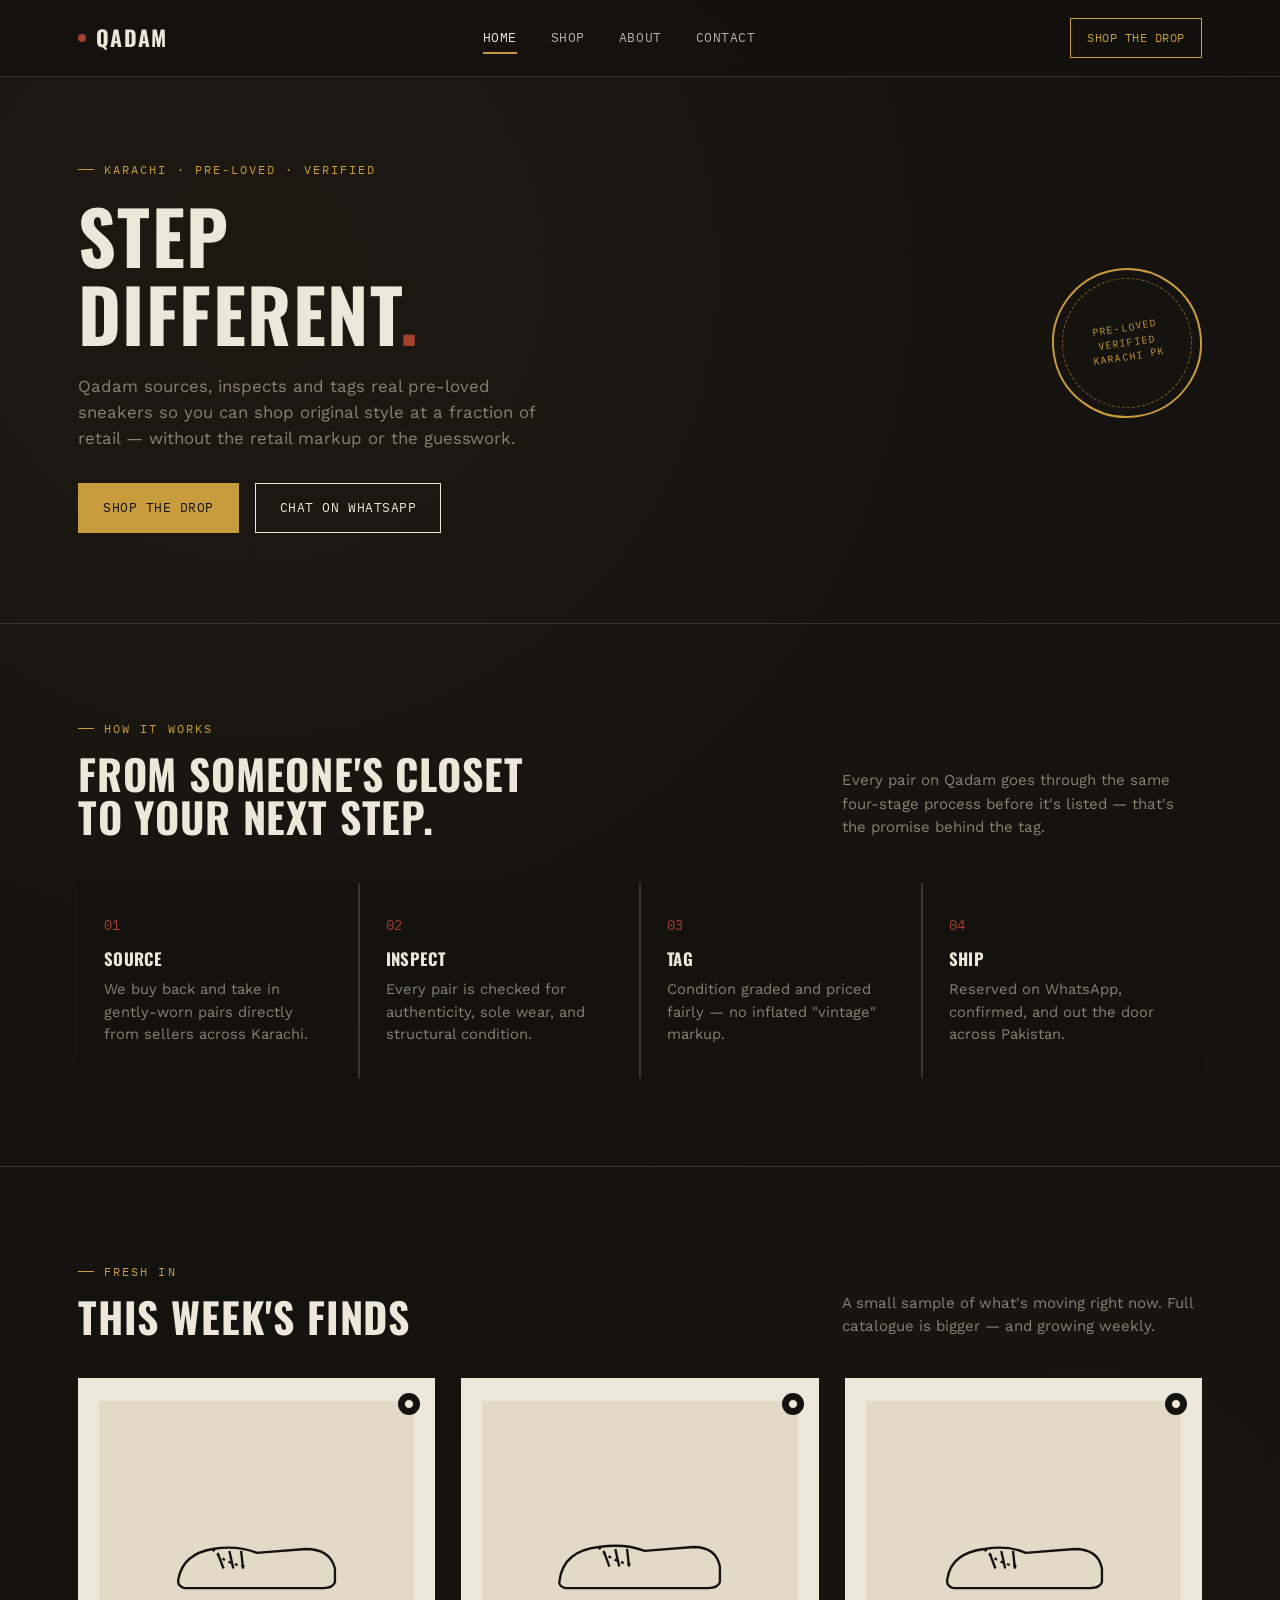
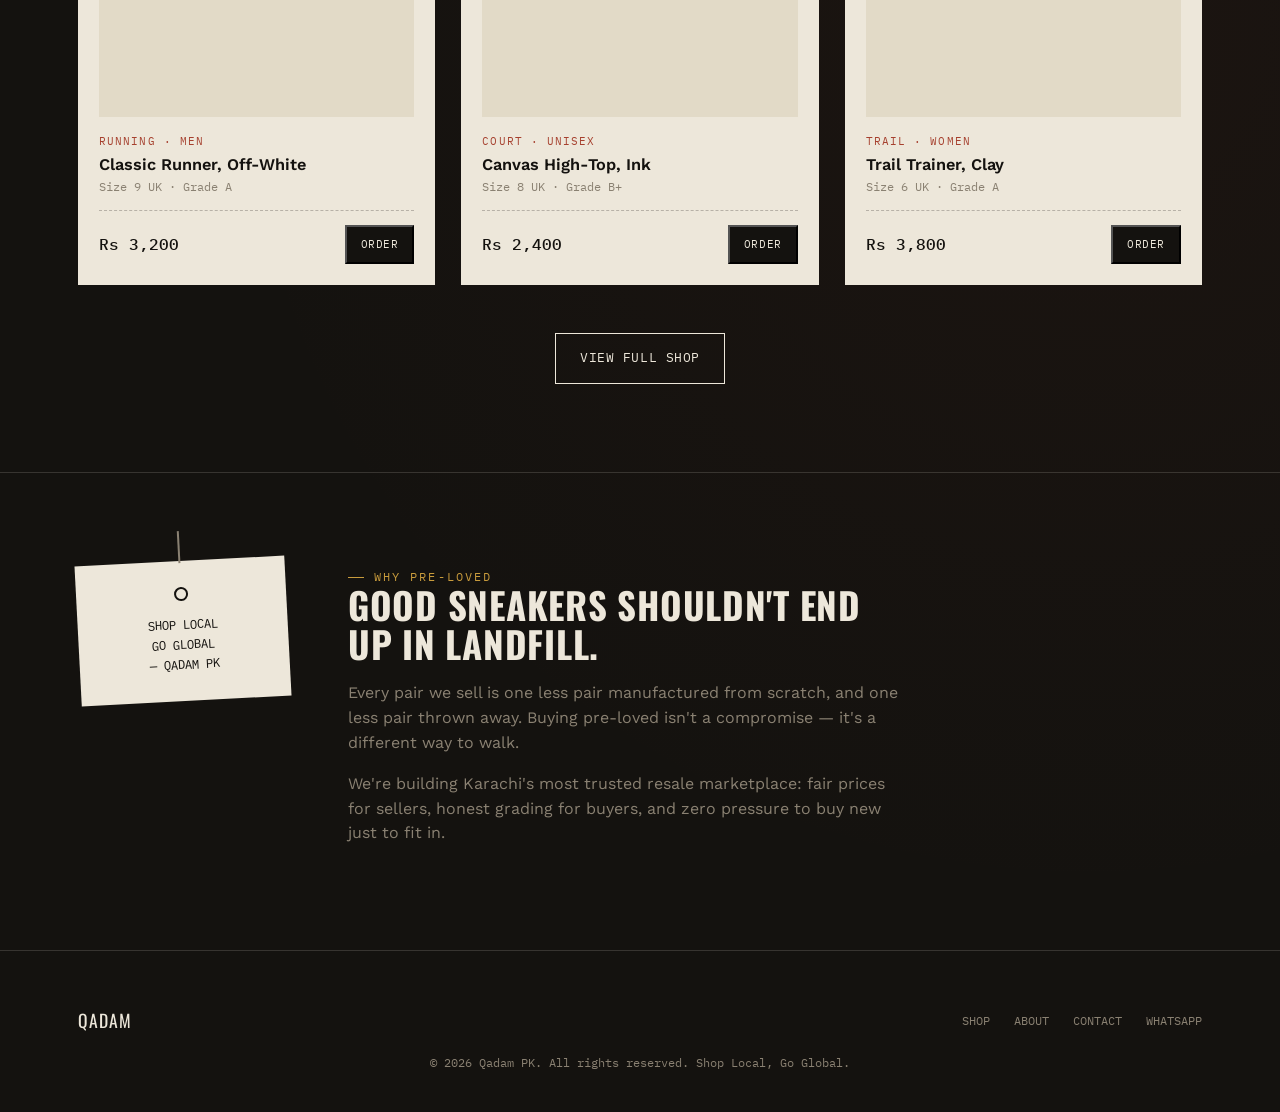
==== index.html @ 9a7568d5 "Add files via upload" ====
<!DOCTYPE html>
<html lang="en">
<head>
<meta charset="UTF-8">
<meta name="viewport" content="width=device-width, initial-scale=1.0">
<title>QADAM — Step Different</title>
<meta name="description" content="Qadam is Karachi's pre-loved sneaker marketplace. Every pair inspected, tagged and verified before it ships. Shop local, step different.">
<link rel="stylesheet" href="styles.css">
</head>
<body>

<nav class="site-nav">
  <div class="wrap">
    <a href="index.html" class="logo"><span class="dot"></span>QADAM</a>
    <ul class="nav-links">
      <li><a href="index.html" class="active">Home</a></li>
      <li><a href="shop.html">Shop</a></li>
      <li><a href="about.html">About</a></li>
      <li><a href="contact.html">Contact</a></li>
    </ul>
    <a href="shop.html" class="nav-cta">Shop the Drop</a>
    <button class="nav-toggle" aria-label="Toggle menu"><span></span><span></span><span></span></button>
  </div>
</nav>

<header class="hero">
  <div class="wrap">
    <div class="hero-copy">
      <span class="eyebrow">Karachi · Pre-Loved · Verified</span>
      <h1>Step<br>Different<span class="accent">.</span></h1>
      <p>Qadam sources, inspects and tags real pre-loved sneakers so you can shop original style at a fraction of retail — without the retail markup or the guesswork.</p>
      <div class="btn-row">
        <a href="shop.html" class="btn btn-primary">Shop the Drop</a>
        <a href="#" class="btn btn-ghost" data-whatsapp>Chat on WhatsApp</a>
      </div>
    </div>
    <div class="stamp">
      <span>Pre-Loved<br>Verified<br>Karachi PK</span>
    </div>
  </div>
</header>

<section class="process">
  <div class="wrap">
    <div class="section-head">
      <div>
        <span class="eyebrow">How it works</span>
        <h2>From someone's closet<br>to your next step.</h2>
      </div>
      <p>Every pair on Qadam goes through the same four-stage process before it's listed — that's the promise behind the tag.</p>
    </div>
    <div class="process-grid">
      <div class="process-step">
        <span class="num">01</span>
        <h3>Source</h3>
        <p>We buy back and take in gently-worn pairs directly from sellers across Karachi.</p>
      </div>
      <div class="process-step">
        <span class="num">02</span>
        <h3>Inspect</h3>
        <p>Every pair is checked for authenticity, sole wear, and structural condition.</p>
      </div>
      <div class="process-step">
        <span class="num">03</span>
        <h3>Tag</h3>
        <p>Condition graded and priced fairly — no inflated "vintage" markup.</p>
      </div>
      <div class="process-step">
        <span class="num">04</span>
        <h3>Ship</h3>
        <p>Reserved on WhatsApp, confirmed, and out the door across Pakistan.</p>
      </div>
    </div>
  </div>
</section>

<section class="shop-section">
  <div class="wrap">
    <div class="section-head">
      <div>
        <span class="eyebrow">Fresh in</span>
        <h2>This week's finds</h2>
      </div>
      <p>A small sample of what's moving right now. Full catalogue is bigger — and growing weekly.</p>
    </div>
    <div class="product-grid" style="margin-top:40px;">

      <div class="card">
        <div class="tag-hole"></div>
        <div class="card-media">
          <svg viewBox="0 0 200 100" fill="none" stroke="#14120F" stroke-width="2.4">
            <path d="M20 70 Q25 45 55 40 Q80 36 100 44 L150 40 Q175 40 180 60 L180 74 Q178 80 168 80 L26 80 Q18 78 20 70 Z"/>
            <path d="M55 40 Q65 55 90 58" stroke-dasharray="3 4"/>
            <line x1="60" y1="44" x2="66" y2="60"/>
            <line x1="72" y1="42" x2="76" y2="60"/>
            <line x1="84" y1="42" x2="86" y2="60"/>
          </svg>
        </div>
        <span class="cat">Running · Men</span>
        <h3>Classic Runner, Off-White</h3>
        <div class="meta">Size 9 UK · Grade A</div>
        <div class="price-row">
          <span class="price">Rs 3,200</span>
          <button class="order-btn" data-order="Classic Runner, Off-White (Size 9 UK)" data-price="Rs 3,200">Order</button>
        </div>
      </div>

      <div class="card">
        <div class="tag-hole"></div>
        <div class="card-media">
          <svg viewBox="0 0 200 100" fill="none" stroke="#14120F" stroke-width="2.4">
            <path d="M18 72 Q22 42 58 38 Q85 34 105 42 L155 38 Q178 38 182 58 L182 74 Q180 80 170 80 L24 80 Q16 78 18 72 Z"/>
            <path d="M58 38 Q68 52 92 56" stroke-dasharray="3 4"/>
            <line x1="63" y1="42" x2="69" y2="58"/>
            <line x1="75" y1="40" x2="79" y2="58"/>
            <line x1="87" y1="40" x2="89" y2="58"/>
          </svg>
        </div>
        <span class="cat">Court · Unisex</span>
        <h3>Canvas High-Top, Ink</h3>
        <div class="meta">Size 8 UK · Grade B+</div>
        <div class="price-row">
          <span class="price">Rs 2,400</span>
          <button class="order-btn" data-order="Canvas High-Top, Ink (Size 8 UK)" data-price="Rs 2,400">Order</button>
        </div>
      </div>

      <div class="card">
        <div class="tag-hole"></div>
        <div class="card-media">
          <svg viewBox="0 0 200 100" fill="none" stroke="#14120F" stroke-width="2.4">
            <path d="M22 70 Q26 44 60 40 Q84 36 102 44 L152 40 Q176 40 180 60 L180 74 Q178 80 168 80 L28 80 Q20 78 22 70 Z"/>
            <path d="M60 40 Q70 54 94 58" stroke-dasharray="3 4"/>
            <line x1="65" y1="44" x2="71" y2="60"/>
            <line x1="77" y1="42" x2="81" y2="60"/>
            <line x1="89" y1="42" x2="91" y2="60"/>
          </svg>
        </div>
        <span class="cat">Trail · Women</span>
        <h3>Trail Trainer, Clay</h3>
        <div class="meta">Size 6 UK · Grade A</div>
        <div class="price-row">
          <span class="price">Rs 3,800</span>
          <button class="order-btn" data-order="Trail Trainer, Clay (Size 6 UK)" data-price="Rs 3,800">Order</button>
        </div>
      </div>

    </div>
    <div style="text-align:center; margin-top:48px;">
      <a href="shop.html" class="btn btn-ghost">View Full Shop</a>
    </div>
  </div>
</section>

<section class="ethos">
  <div class="wrap">
    <div class="ethos-tag">
      <div class="hole"></div>
      <p>SHOP LOCAL<br>GO GLOBAL<br>— QADAM PK</p>
    </div>
    <div class="ethos-copy">
      <span class="eyebrow">Why pre-loved</span>
      <h2>Good sneakers shouldn't end up in landfill.</h2>
      <p>Every pair we sell is one less pair manufactured from scratch, and one less pair thrown away. Buying pre-loved isn't a compromise — it's a different way to walk.</p>
      <p>We're building Karachi's most trusted resale marketplace: fair prices for sellers, honest grading for buyers, and zero pressure to buy new just to fit in.</p>
    </div>
  </div>
</section>

<footer>
  <div class="wrap">
    <div class="foot-brand">QADAM</div>
    <ul class="foot-links">
      <li><a href="shop.html">Shop</a></li>
      <li><a href="about.html">About</a></li>
      <li><a href="contact.html">Contact</a></li>
      <li><a href="#" data-whatsapp>WhatsApp</a></li>
    </ul>
  </div>
  <p class="foot-copy">© 2026 Qadam PK. All rights reserved. Shop Local, Go Global.</p>
</footer>

<script src="script.js"></script>
</body>
</html>
---- styles.css ----
/* ============================================================
   QADAM — "Step Different"
   Design language: authentication stamps + shoebox shipping tags.
   Every pre-loved pair gets inspected, tagged, and stamped before
   it ships — the site borrows that vocabulary directly.
   ============================================================ */

@import url('https://fonts.googleapis.com/css2?family=Oswald:wght@500;600;700&family=Work+Sans:wght@400;500;600&family=IBM+Plex+Mono:wght@400;500&display=swap');

:root{
  --ink:      #14120F;
  --ink-2:    #1D1A15;
  --paper:    #EDE7DA;
  --paper-2:  #E2DAC7;
  --ochre:    #C89B3C;
  --rust:     #A6402E;
  --slate:    #8A8172;
  --line:     rgba(237,231,218,0.16);

  --display: 'Oswald', sans-serif;
  --body:    'Work Sans', sans-serif;
  --mono:    'IBM Plex Mono', monospace;
}

*{ box-sizing:border-box; margin:0; padding:0; }

html{ scroll-behavior:smooth; }

body{
  background:var(--ink);
  color:var(--paper);
  font-family:var(--body);
  line-height:1.55;
  -webkit-font-smoothing:antialiased;
  background-image:
    radial-gradient(circle at 20% 10%, rgba(200,155,60,0.05), transparent 40%),
    radial-gradient(circle at 85% 60%, rgba(166,64,46,0.05), transparent 45%);
}

@media (prefers-reduced-motion: reduce){
  html{ scroll-behavior:auto; }
  *{ animation-duration:0.001ms !important; transition-duration:0.001ms !important; }
}

a{ color:inherit; text-decoration:none; }
img,svg{ display:block; max-width:100%; }
ul{ list-style:none; }
button{ font:inherit; cursor:pointer; }

.wrap{ max-width:1180px; margin:0 auto; padding:0 28px; }

h1,h2,h3{
  font-family:var(--display);
  text-transform:uppercase;
  letter-spacing:0.02em;
  font-weight:700;
  line-height:1.05;
}

.eyebrow{
  font-family:var(--mono);
  font-size:0.72rem;
  letter-spacing:0.18em;
  text-transform:uppercase;
  color:var(--ochre);
  display:inline-flex;
  align-items:center;
  gap:10px;
}
.eyebrow::before{
  content:'';
  width:16px; height:1px;
  background:var(--ochre);
}

/* ---------- Nav ---------- */
.site-nav{
  position:sticky; top:0; z-index:50;
  background:rgba(20,18,15,0.92);
  backdrop-filter:blur(6px);
  border-bottom:1px solid var(--line);
}
.site-nav .wrap{
  display:flex; align-items:center; justify-content:space-between;
  height:76px;
}
.logo{
  font-family:var(--display);
  font-size:1.35rem;
  font-weight:700;
  letter-spacing:0.06em;
  display:flex; align-items:center; gap:10px;
}
.logo .dot{
  width:8px; height:8px; border-radius:50%;
  background:var(--rust);
}
.nav-links{
  display:flex; gap:34px;
  font-family:var(--mono);
  font-size:0.82rem;
  letter-spacing:0.04em;
  text-transform:uppercase;
}
.nav-links a{
  position:relative; padding:4px 0;
  color:var(--paper); opacity:0.75;
  transition:opacity 0.2s;
}
.nav-links a:hover, .nav-links a.active{ opacity:1; }
.nav-links a.active::after{
  content:''; position:absolute; left:0; right:0; bottom:-4px;
  height:2px; background:var(--ochre);
}
.nav-cta{
  font-family:var(--mono); font-size:0.78rem; letter-spacing:0.04em;
  border:1px solid var(--ochre); color:var(--ochre);
  padding:9px 16px; text-transform:uppercase;
  transition:background 0.2s, color 0.2s;
}
.nav-cta:hover{ background:var(--ochre); color:var(--ink); }
.nav-toggle{
  display:none; background:none; border:none; color:var(--paper);
  flex-direction:column; gap:5px; width:28px;
}
.nav-toggle span{ height:2px; background:var(--paper); width:100%; }

@media (max-width:820px){
  .nav-links{
    position:absolute; top:76px; left:0; right:0;
    background:var(--ink); flex-direction:column; gap:0;
    border-bottom:1px solid var(--line);
    max-height:0; overflow:hidden; transition:max-height 0.25s ease;
  }
  .nav-links.open{ max-height:320px; }
  .nav-links a{ padding:16px 28px; width:100%; opacity:1; }
  .nav-links a.active::after{ display:none; }
  .nav-links a.active{ color:var(--ochre); }
  .nav-cta{ display:none; }
  .nav-toggle{ display:flex; }
}

/* ---------- Stamp badge ---------- */
.stamp{
  width:150px; height:150px; border-radius:50%;
  border:2px solid var(--ochre);
  display:flex; align-items:center; justify-content:center;
  text-align:center;
  transform:rotate(-9deg);
  position:relative;
  flex-shrink:0;
}
.stamp::before{
  content:''; position:absolute; inset:8px;
  border:1px dashed var(--ochre); border-radius:50%;
  opacity:0.6;
}
.stamp span{
  font-family:var(--mono); font-size:0.62rem;
  letter-spacing:0.12em; text-transform:uppercase;
  color:var(--ochre); line-height:1.5;
}

/* ---------- Hero ---------- */
.hero{
  padding:76px 0 90px;
  border-bottom:1px solid var(--line);
}
.hero .wrap{
  display:flex; align-items:center; justify-content:space-between; gap:50px;
}
.hero-copy{ max-width:640px; }
.hero h1{
  font-size:clamp(2.6rem, 6vw, 4.6rem);
  margin:18px 0 22px;
}
.hero h1 .accent{ color:var(--rust); }
.hero p{
  font-size:1.05rem; color:var(--slate); max-width:480px; margin-bottom:32px;
}
.btn-row{ display:flex; gap:16px; flex-wrap:wrap; }

.btn{
  display:inline-flex; align-items:center; gap:8px;
  font-family:var(--mono); font-size:0.82rem; letter-spacing:0.04em;
  text-transform:uppercase; padding:14px 24px;
  border:1px solid var(--paper); transition:all 0.2s;
}
.btn-primary{ background:var(--ochre); border-color:var(--ochre); color:var(--ink); }
.btn-primary:hover{ background:transparent; color:var(--ochre); }
.btn-ghost{ color:var(--paper); }
.btn-ghost:hover{ border-color:var(--ochre); color:var(--ochre); }

@media (max-width:900px){
  .hero .wrap{ flex-direction:column; text-align:center; }
  .hero-copy{ max-width:100%; }
  .hero p{ margin-left:auto; margin-right:auto; }
  .btn-row{ justify-content:center; }
}

/* ---------- Stitched divider ---------- */
.stitch{
  height:1px;
  background-image:repeating-linear-gradient(90deg, var(--slate) 0 8px, transparent 8px 16px);
  opacity:0.4;
}

/* ---------- Process (numbered — real sequence) ---------- */
.process{ padding:88px 0; border-bottom:1px solid var(--line); }
.process-grid{
  display:grid; grid-template-columns:repeat(4,1fr); gap:2px;
  margin-top:44px; background:var(--line);
}
.process-step{
  background:var(--ink); padding:32px 26px;
}
.process-step .num{
  font-family:var(--mono); color:var(--rust); font-size:0.85rem; margin-bottom:14px; display:block;
}
.process-step h3{ font-size:1.05rem; margin-bottom:10px; }
.process-step p{ color:var(--slate); font-size:0.92rem; }
@media (max-width:900px){ .process-grid{ grid-template-columns:1fr 1fr; } }
@media (max-width:560px){ .process-grid{ grid-template-columns:1fr; } }

/* ---------- Section headers ---------- */
.section-head{
  display:flex; justify-content:space-between; align-items:flex-end;
  gap:24px; flex-wrap:wrap;
}
.section-head h2{ font-size:clamp(1.8rem,3.5vw,2.6rem); margin-top:14px; }
.section-head p{ color:var(--slate); max-width:360px; font-size:0.94rem; }

/* ---------- Product grid / shoebox labels ---------- */
.shop-section{ padding:88px 0; }
.filter-tabs{
  display:flex; gap:10px; margin:40px 0 36px; flex-wrap:wrap;
}
.filter-tabs button{
  font-family:var(--mono); font-size:0.76rem; text-transform:uppercase;
  letter-spacing:0.05em; padding:9px 18px;
  border:1px solid var(--line); background:transparent; color:var(--slate);
  transition:all 0.2s;
}
.filter-tabs button:hover{ color:var(--paper); border-color:var(--slate); }
.filter-tabs button.active{ color:var(--ink); background:var(--paper); border-color:var(--paper); }

.product-grid{
  display:grid; grid-template-columns:repeat(3,1fr); gap:26px;
}
@media (max-width:900px){ .product-grid{ grid-template-columns:repeat(2,1fr); } }
@media (max-width:600px){ .product-grid{ grid-template-columns:1fr; } }

.card{
  background:var(--paper); color:var(--ink);
  position:relative; padding:22px 20px 20px;
  border:1px solid transparent;
  transition:transform 0.2s;
}
.card:hover{ transform:translateY(-4px); }
.card::before{
  content:''; position:absolute; top:14px; right:14px;
  width:22px; height:22px; border-radius:50%;
  background:var(--ink);
}
.card .tag-hole{
  position:absolute; top:20px; right:20px;
  width:10px; height:10px; border-radius:50%;
  background:var(--paper);
  border:1px solid var(--ink);
}
.card-media{
  aspect-ratio:1/1; background:var(--paper-2);
  display:flex; align-items:center; justify-content:center;
  margin-bottom:16px; overflow:hidden;
}
.card-media svg{ width:62%; height:62%; }
.card .cat{
  font-family:var(--mono); font-size:0.68rem; letter-spacing:0.1em;
  text-transform:uppercase; color:var(--rust); margin-bottom:6px; display:block;
}
.card h3{
  font-family:var(--body); font-weight:600; text-transform:none;
  font-size:1.02rem; letter-spacing:0; margin-bottom:4px;
}
.card .meta{
  font-family:var(--mono); font-size:0.78rem; color:var(--slate); margin-bottom:14px;
}
.card .price-row{
  display:flex; justify-content:space-between; align-items:center;
  border-top:1px dashed rgba(20,18,15,0.25); padding-top:14px;
}
.card .price{ font-family:var(--mono); font-weight:500; font-size:1rem; }
.card .order-btn{
  font-family:var(--mono); font-size:0.7rem; text-transform:uppercase;
  letter-spacing:0.05em; background:var(--ink); color:var(--paper);
  padding:9px 14px; transition:background 0.2s;
}
.card .order-btn:hover{ background:var(--rust); }
.card .condition{
  position:absolute; bottom:-1px; left:20px;
  font-family:var(--mono); font-size:0.6rem; letter-spacing:0.08em;
  text-transform:uppercase; color:var(--slate);
  transform:translateY(100%); padding-top:6px;
}

/* ---------- Ethos / tag block ---------- */
.ethos{ padding:88px 0; border-top:1px solid var(--line); border-bottom:1px solid var(--line); }
.ethos .wrap{ display:flex; gap:60px; align-items:flex-start; }
.ethos-tag{
  flex-shrink:0; width:210px; background:var(--paper); color:var(--ink);
  padding:26px 20px; position:relative; transform:rotate(-3deg);
}
.ethos-tag::after{
  content:''; position:absolute; top:-30px; left:50%; transform:translateX(-50%);
  width:2px; height:32px; background:var(--slate);
}
.ethos-tag .hole{
  width:14px; height:14px; border-radius:50%; border:2px solid var(--ink);
  margin:0 auto 14px;
}
.ethos-tag p{ font-family:var(--mono); font-size:0.78rem; text-align:center; line-height:1.6; }
.ethos-copy{ max-width:560px; }
.ethos-copy h2{ font-size:clamp(1.7rem,3vw,2.3rem); margin-bottom:18px; }
.ethos-copy p{ color:var(--slate); margin-bottom:16px; }
@media (max-width:800px){ .ethos .wrap{ flex-direction:column; align-items:center; text-align:center; } .ethos-tag{ transform:rotate(0); } }

/* ---------- Footer ---------- */
footer{ padding:56px 0 40px; }
footer .wrap{
  display:flex; justify-content:space-between; align-items:center; gap:20px; flex-wrap:wrap;
}
.foot-brand{ font-family:var(--display); font-size:1.1rem; letter-spacing:0.05em; }
.foot-links{ display:flex; gap:24px; font-family:var(--mono); font-size:0.78rem; text-transform:uppercase; color:var(--slate); }
.foot-links a:hover{ color:var(--ochre); }
.foot-copy{ font-family:var(--mono); font-size:0.72rem; color:var(--slate); margin-top:20px; text-align:center; }

/* ---------- Page hero (inner pages) ---------- */
.page-hero{ padding:64px 0 50px; border-bottom:1px solid var(--line); }
.page-hero h1{ font-size:clamp(2.2rem,5vw,3.4rem); margin-top:14px; }
.page-hero p{ color:var(--slate); max-width:520px; margin-top:16px; }

/* ---------- About page ---------- */
.about-body{ padding:80px 0; }
.about-grid{ display:grid; grid-template-columns:1fr 1fr; gap:60px; align-items:start; }
.about-grid h2{ font-size:1.6rem; margin-bottom:16px; }
.about-grid p{ color:var(--slate); margin-bottom:14px; }
@media (max-width:800px){ .about-grid{ grid-template-columns:1fr; } }

.checklist{ margin-top:14px; }
.checklist li{
  display:flex; gap:12px; padding:14px 0; border-top:1px solid var(--line);
  font-family:var(--mono); font-size:0.88rem;
}
.checklist li:last-child{ border-bottom:1px solid var(--line); }
.checklist li .mark{ color:var(--ochre); }

/* ---------- Contact page ---------- */
.contact-body{ padding:80px 0; }
.contact-grid{ display:grid; grid-template-columns:1fr 1fr; gap:60px; }
@media (max-width:850px){ .contact-grid{ grid-template-columns:1fr; } }

.contact-card{ background:var(--paper); color:var(--ink); padding:36px; }
.contact-card h3{ font-family:var(--body); text-transform:none; font-size:1.2rem; margin-bottom:6px; }
.contact-card p{ color:#4a463c; font-size:0.92rem; margin-bottom:22px; }
.contact-list{ margin-top:8px; }
.contact-list li{
  display:flex; justify-content:space-between; padding:14px 0;
  border-top:1px dashed rgba(20,18,15,0.25);
  font-family:var(--mono); font-size:0.86rem;
}
.contact-list li span:first-child{ color:#6b6455; }

.form-group{ margin-bottom:20px; }
.form-group label{
  display:block; font-family:var(--mono); font-size:0.74rem; text-transform:uppercase;
  letter-spacing:0.06em; color:var(--slate); margin-bottom:8px;
}
.form-group input, .form-group textarea{
  width:100%; background:transparent; border:1px solid var(--line);
  color:var(--paper); padding:13px 14px; font-family:var(--body); font-size:0.95rem;
}
.form-group input:focus, .form-group textarea:focus{
  outline:none; border-color:var(--ochre);
}
.form-group textarea{ resize:vertical; min-height:120px; }
.form-note{ font-family:var(--mono); font-size:0.74rem; color:var(--slate); margin-top:8px; }
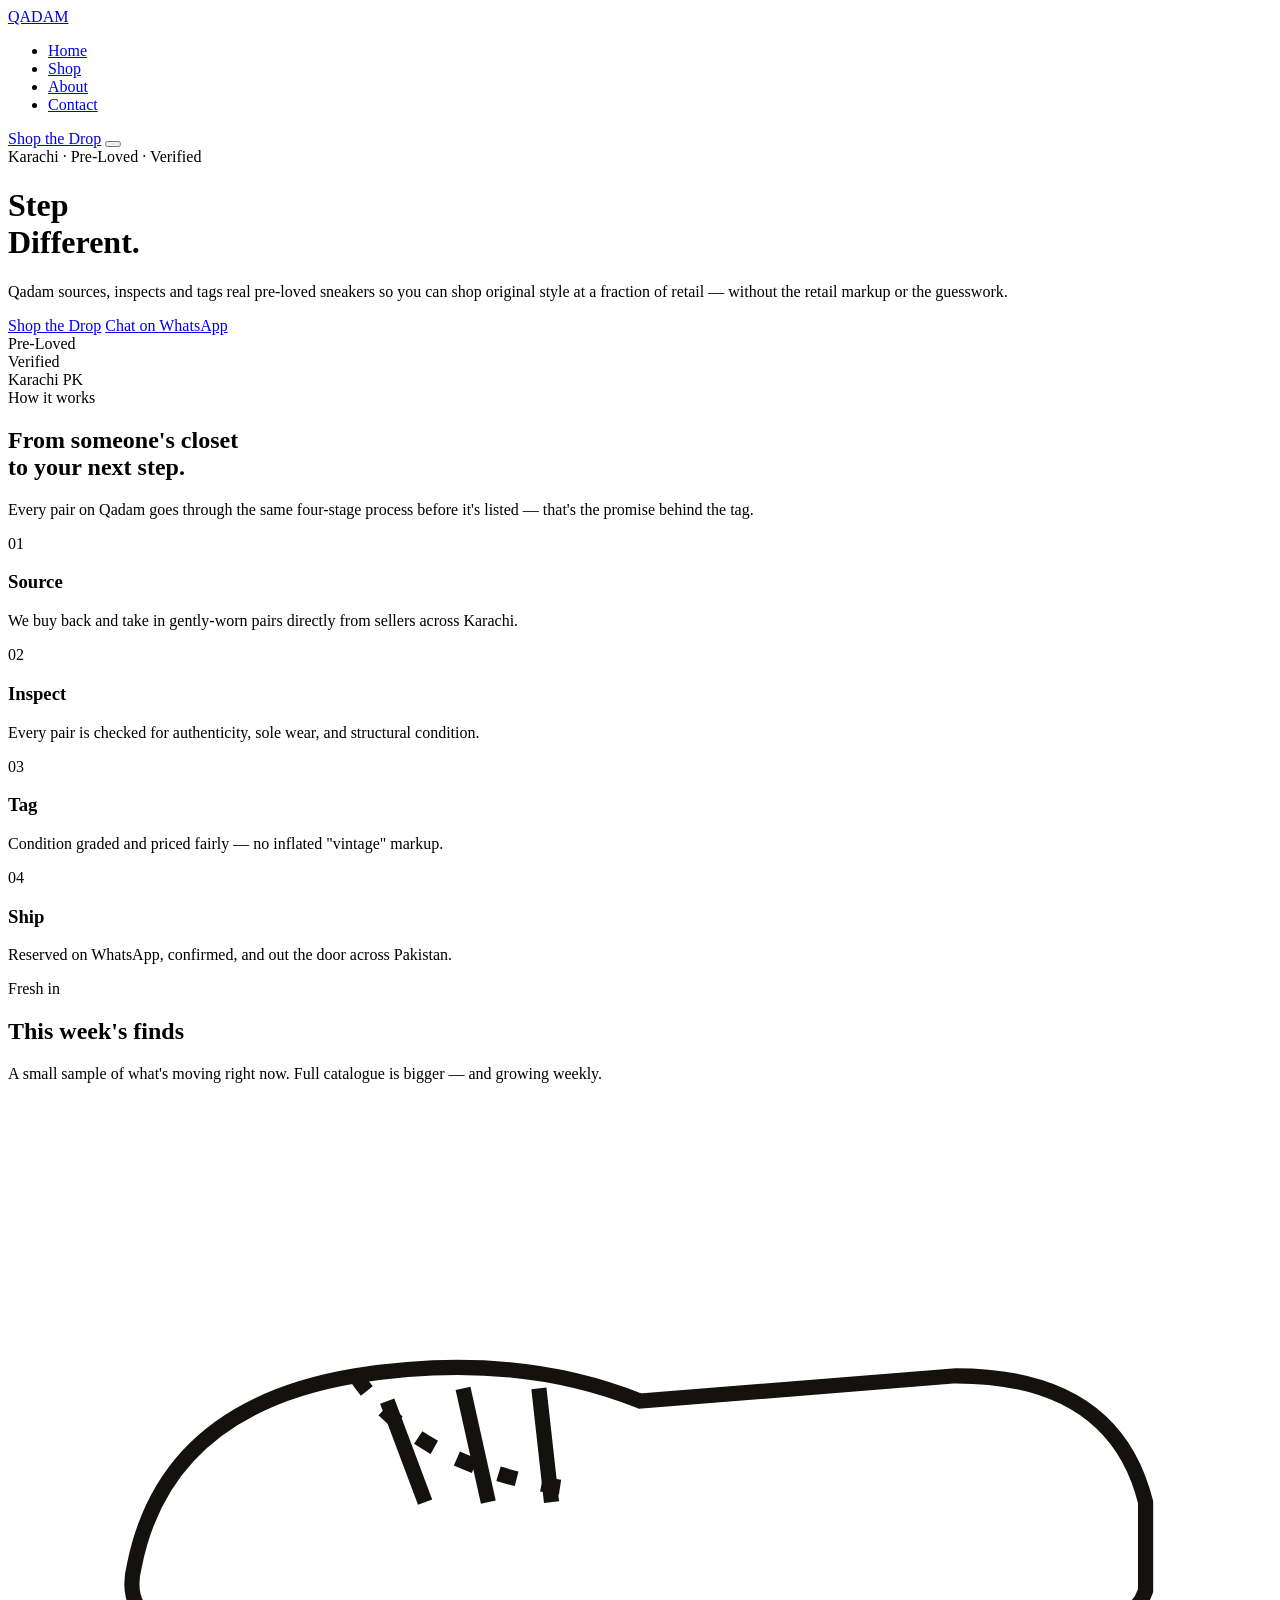
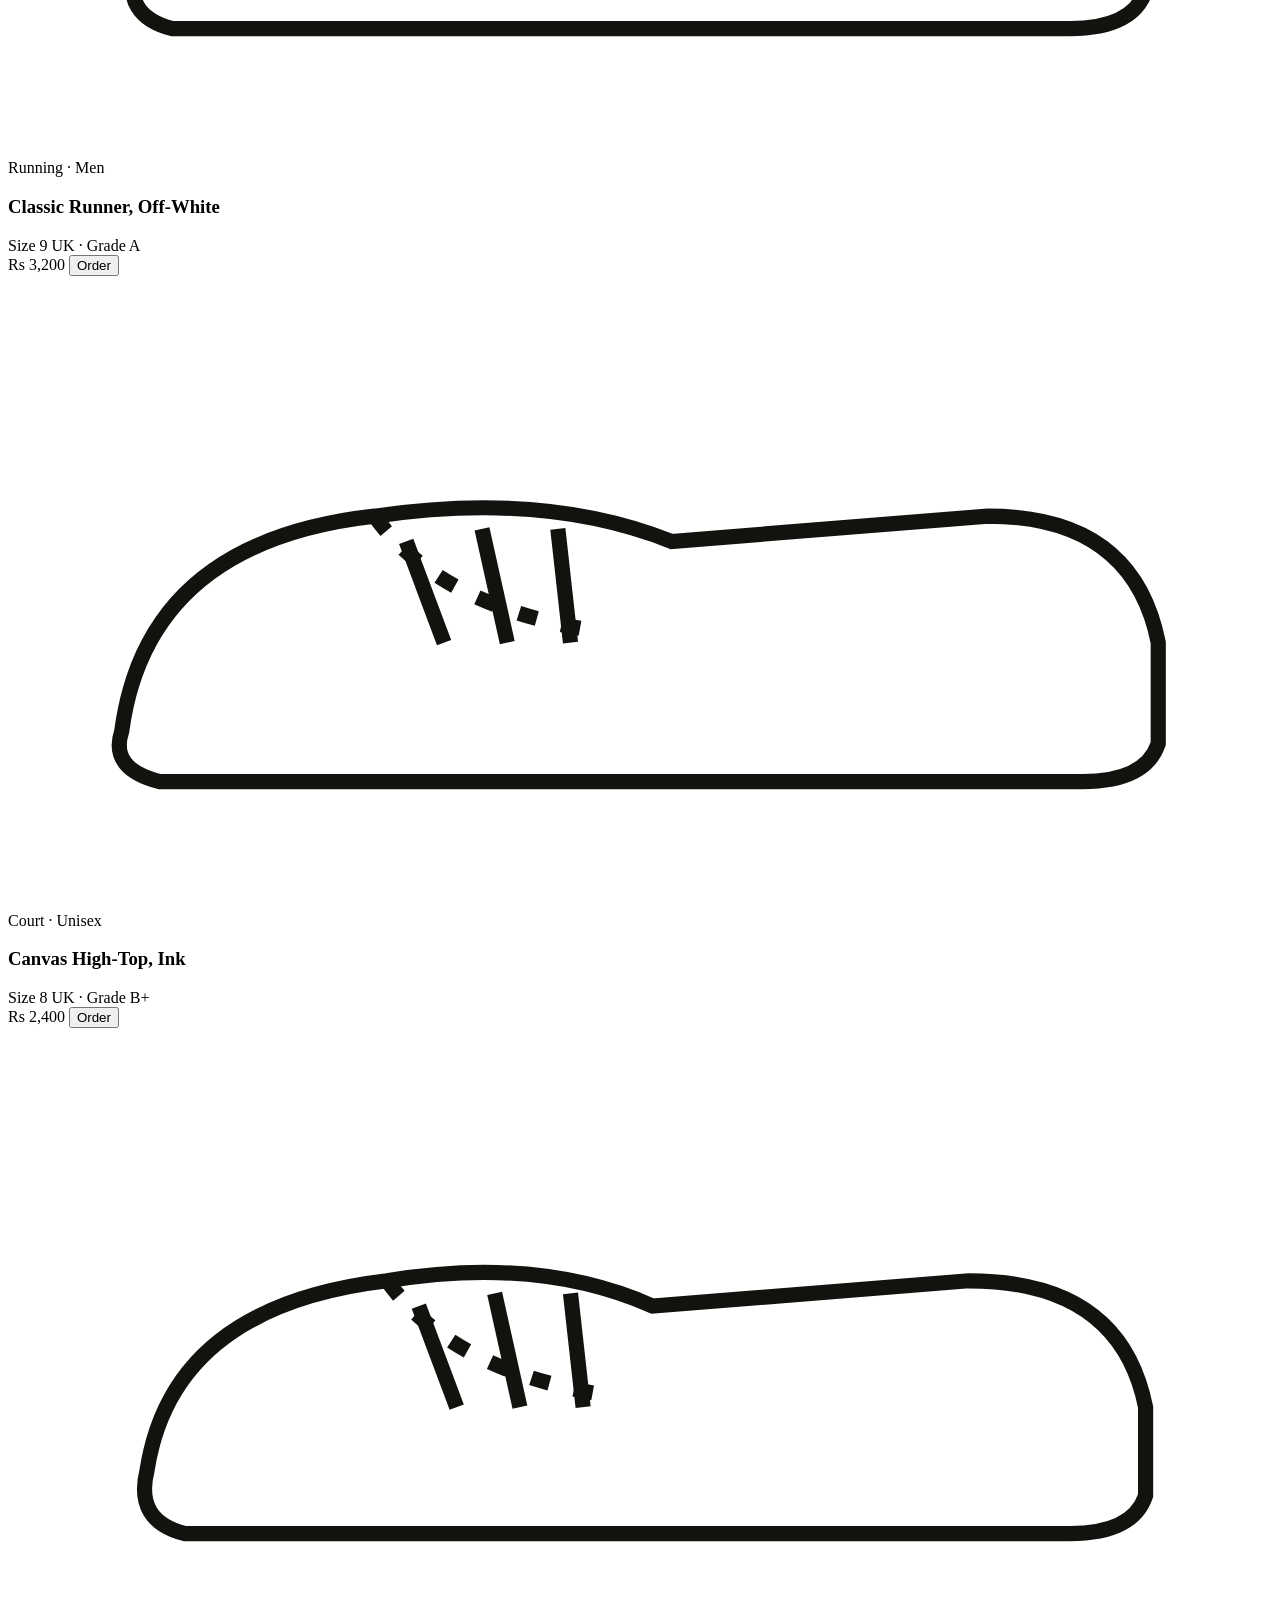
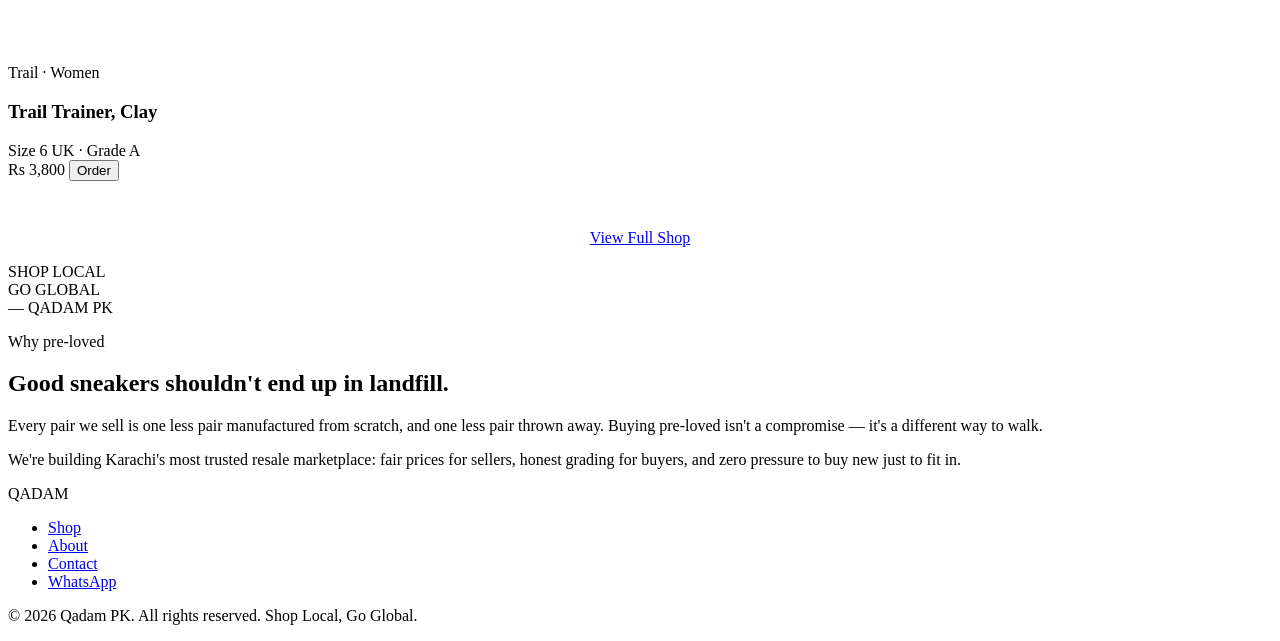
==== commit 97aa1139: "Rename index-1.html to index.html" ====
--- a/index.html
+++ b/index.html
@@ -42,30 +42,30 @@
 
 <section class="process">
   <div class="wrap">
-    <div class="section-head">
+    <div class="section-head reveal">
       <div>
         <span class="eyebrow">How it works</span>
         <h2>From someone's closet<br>to your next step.</h2>
       </div>
       <p>Every pair on Qadam goes through the same four-stage process before it's listed — that's the promise behind the tag.</p>
     </div>
-    <div class="process-grid">
-      <div class="process-step">
+    <div class="process-grid reveal-stagger">
+      <div class="process-step reveal-item">
         <span class="num">01</span>
         <h3>Source</h3>
         <p>We buy back and take in gently-worn pairs directly from sellers across Karachi.</p>
       </div>
-      <div class="process-step">
+      <div class="process-step reveal-item">
         <span class="num">02</span>
         <h3>Inspect</h3>
         <p>Every pair is checked for authenticity, sole wear, and structural condition.</p>
       </div>
-      <div class="process-step">
+      <div class="process-step reveal-item">
         <span class="num">03</span>
         <h3>Tag</h3>
         <p>Condition graded and priced fairly — no inflated "vintage" markup.</p>
       </div>
-      <div class="process-step">
+      <div class="process-step reveal-item">
         <span class="num">04</span>
         <h3>Ship</h3>
         <p>Reserved on WhatsApp, confirmed, and out the door across Pakistan.</p>
@@ -76,16 +76,16 @@
 
 <section class="shop-section">
   <div class="wrap">
-    <div class="section-head">
+    <div class="section-head reveal">
       <div>
         <span class="eyebrow">Fresh in</span>
         <h2>This week's finds</h2>
       </div>
       <p>A small sample of what's moving right now. Full catalogue is bigger — and growing weekly.</p>
     </div>
-    <div class="product-grid" style="margin-top:40px;">
+    <div class="product-grid reveal-stagger" style="margin-top:40px;">
 
-      <div class="card">
+      <div class="card reveal-item">
         <div class="tag-hole"></div>
         <div class="card-media">
           <svg viewBox="0 0 200 100" fill="none" stroke="#14120F" stroke-width="2.4">
@@ -105,7 +105,7 @@
         </div>
       </div>
 
-      <div class="card">
+      <div class="card reveal-item">
         <div class="tag-hole"></div>
         <div class="card-media">
           <svg viewBox="0 0 200 100" fill="none" stroke="#14120F" stroke-width="2.4">
@@ -125,7 +125,7 @@
         </div>
       </div>
 
-      <div class="card">
+      <div class="card reveal-item">
         <div class="tag-hole"></div>
         <div class="card-media">
           <svg viewBox="0 0 200 100" fill="none" stroke="#14120F" stroke-width="2.4">
@@ -154,11 +154,11 @@
 
 <section class="ethos">
   <div class="wrap">
-    <div class="ethos-tag">
+    <div class="ethos-tag reveal">
       <div class="hole"></div>
       <p>SHOP LOCAL<br>GO GLOBAL<br>— QADAM PK</p>
     </div>
-    <div class="ethos-copy">
+    <div class="ethos-copy reveal">
       <span class="eyebrow">Why pre-loved</span>
       <h2>Good sneakers shouldn't end up in landfill.</h2>
       <p>Every pair we sell is one less pair manufactured from scratch, and one less pair thrown away. Buying pre-loved isn't a compromise — it's a different way to walk.</p>
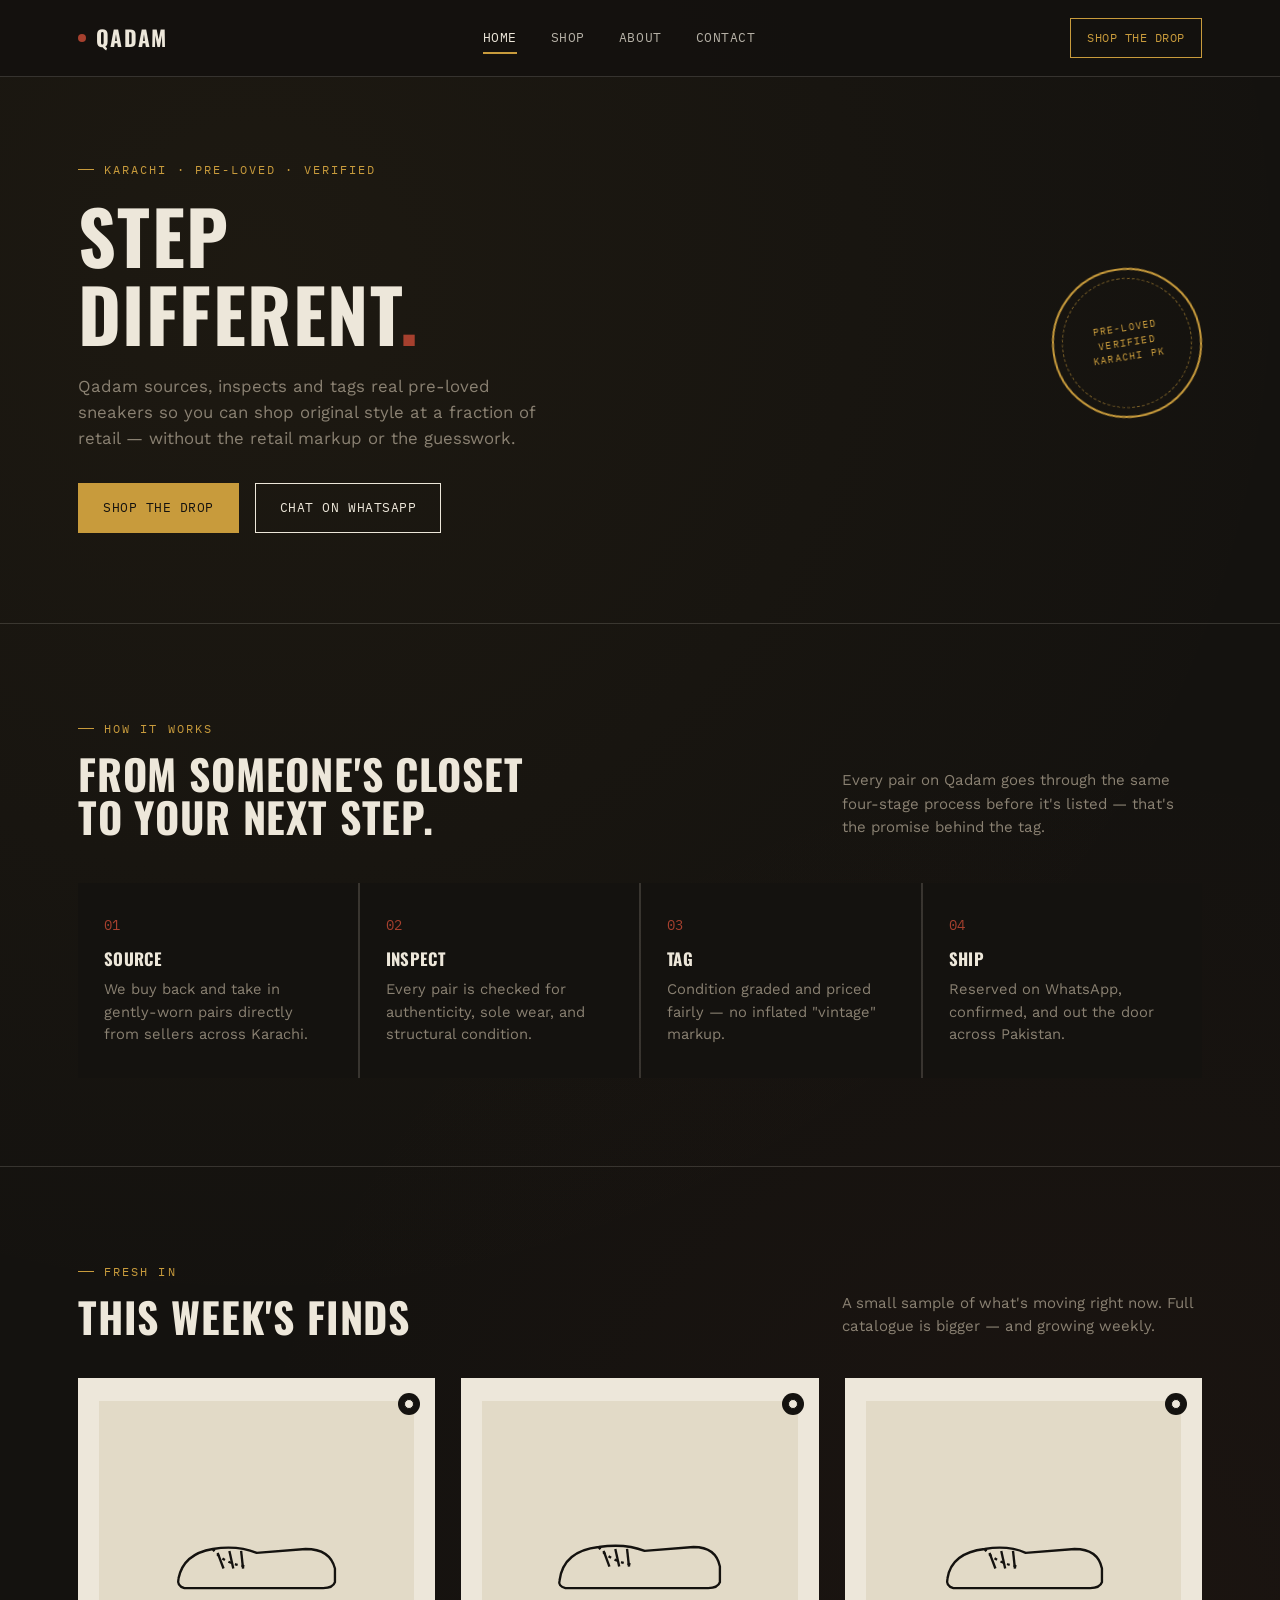
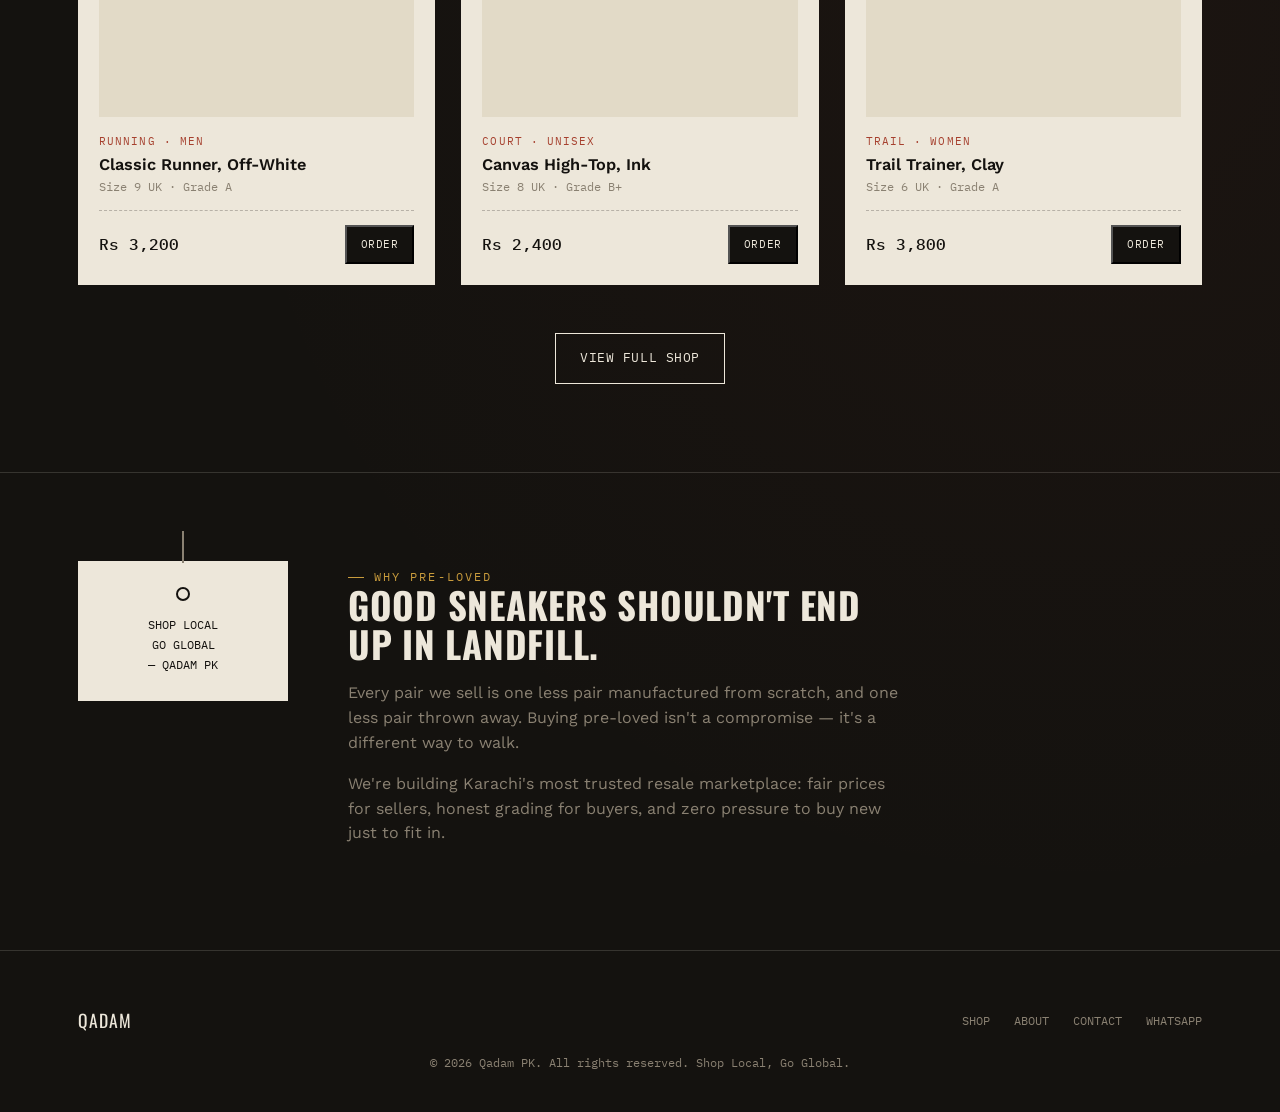
==== commit 23023932: "Update index.html" ====
--- a/index.html
+++ b/index.html
@@ -6,6 +6,7 @@
 <title>QADAM — Step Different</title>
 <meta name="description" content="Qadam is Karachi's pre-loved sneaker marketplace. Every pair inspected, tagged and verified before it ships. Shop local, step different.">
 <link rel="stylesheet" href="styles.css">
+<link rel="stylesheet" href="liquid-chrome.css">
 </head>
 <body>
 
@@ -24,6 +25,7 @@
 </nav>
 
 <header class="hero">
+  <div id="liquid-bg" class="liquid-chrome-container" style="width:100%;height:100%;position:absolute;top:0;left:0;z-index:0;"></div>
   <div class="wrap">
     <div class="hero-copy">
       <span class="eyebrow">Karachi · Pre-Loved · Verified</span>
@@ -181,5 +183,14 @@
 </footer>
 
 <script src="script.js"></script>
+<script type="module">
+  import { LiquidChrome } from './liquid-chrome.js';
+  new LiquidChrome(document.getElementById('liquid-bg'), {
+    baseColor: [0.043, 0.043, 0.047],
+    speed: 1,
+    amplitude: 0.6,
+    interactive: true
+  });
+</script>
 </body>
 </html>
--- a/styles.css
+++ b/styles.css
@@ -0,0 +1,468 @@
+/* ============================================================
+   QADAM — "Step Different"
+   Design language: authentication stamps + shoebox shipping tags.
+   Every pre-loved pair gets inspected, tagged, and stamped before
+   it ships — the site borrows that vocabulary directly.
+   ============================================================ */
+
+@import url('https://fonts.googleapis.com/css2?family=Oswald:wght@500;600;700&family=Work+Sans:wght@400;500;600&family=IBM+Plex+Mono:wght@400;500&display=swap');
+
+:root{
+  --ink:      #14120F;
+  --ink-2:    #1D1A15;
+  --paper:    #EDE7DA;
+  --paper-2:  #E2DAC7;
+  --ochre:    #C89B3C;
+  --rust:     #A6402E;
+  --slate:    #8A8172;
+  --line:     rgba(237,231,218,0.16);
+
+  --display: 'Oswald', sans-serif;
+  --body:    'Work Sans', sans-serif;
+  --mono:    'IBM Plex Mono', monospace;
+}
+
+*{ box-sizing:border-box; margin:0; padding:0; }
+
+html{ scroll-behavior:smooth; }
+
+body{
+  background:var(--ink);
+  color:var(--paper);
+  font-family:var(--body);
+  line-height:1.55;
+  -webkit-font-smoothing:antialiased;
+  background-image:
+    radial-gradient(circle at 20% 10%, rgba(200,155,60,0.05), transparent 40%),
+    radial-gradient(circle at 85% 60%, rgba(166,64,46,0.05), transparent 45%);
+}
+
+@media (prefers-reduced-motion: reduce){
+  html{ scroll-behavior:auto; }
+  *{ animation-duration:0.001ms !important; transition-duration:0.001ms !important; }
+}
+
+/* ============================================================
+   MOTION LAYER — stamp-impact + scroll reveals
+   ============================================================ */
+
+/* Page fade-in on load */
+body{ opacity:0; animation:page-in 0.6s ease forwards; }
+@keyframes page-in{ to{ opacity:1; } }
+
+/* Scroll-reveal: elements fade + rise into place */
+.reveal{
+  opacity:0; transform:translateY(28px);
+  transition:opacity 0.7s cubic-bezier(.16,.84,.44,1), transform 0.7s cubic-bezier(.16,.84,.44,1);
+}
+.reveal.in-view{ opacity:1; transform:translateY(0); }
+.reveal-stagger.in-view .reveal-item{ opacity:1; transform:translateY(0); }
+.reveal-item{
+  opacity:0; transform:translateY(24px);
+  transition:opacity 0.6s cubic-bezier(.16,.84,.44,1), transform 0.6s cubic-bezier(.16,.84,.44,1);
+}
+.reveal-item:nth-child(1){ transition-delay:0s; }
+.reveal-item:nth-child(2){ transition-delay:0.08s; }
+.reveal-item:nth-child(3){ transition-delay:0.16s; }
+.reveal-item:nth-child(4){ transition-delay:0.24s; }
+.reveal-item:nth-child(5){ transition-delay:0.32s; }
+.reveal-item:nth-child(6){ transition-delay:0.4s; }
+
+/* Hero stamp — impact animation: slams down like a rubber stamp, then settles */
+.stamp{
+  animation:stamp-impact 0.7s cubic-bezier(.2,.9,.3,1.3) 0.15s both;
+}
+@keyframes stamp-impact{
+  0%{   opacity:0; transform:rotate(-9deg) scale(2.4); }
+  55%{  opacity:1; transform:rotate(-9deg) scale(0.94); }
+  75%{  transform:rotate(-9deg) scale(1.04); }
+  100%{ transform:rotate(-9deg) scale(1); }
+}
+
+/* Eyebrow underline draws in */
+.eyebrow::before{
+  animation:eyebrow-draw 0.5s ease-out 0.3s both;
+  transform-origin:left;
+}
+@keyframes eyebrow-draw{
+  from{ transform:scaleX(0); }
+  to{ transform:scaleX(1); }
+}
+
+@media (prefers-reduced-motion: reduce){
+  body{ opacity:1; animation:none; }
+  .reveal, .reveal-item{ opacity:1; transform:none; transition:none; }
+  .stamp{ animation:none; }
+  .eyebrow::before{ animation:none; }
+}
+
+a{ color:inherit; text-decoration:none; }
+img,svg{ display:block; max-width:100%; }
+ul{ list-style:none; }
+button{ font:inherit; cursor:pointer; }
+
+.wrap{ max-width:1180px; margin:0 auto; padding:0 28px; }
+
+h1,h2,h3{
+  font-family:var(--display);
+  text-transform:uppercase;
+  letter-spacing:0.02em;
+  font-weight:700;
+  line-height:1.05;
+}
+
+.eyebrow{
+  font-family:var(--mono);
+  font-size:0.72rem;
+  letter-spacing:0.18em;
+  text-transform:uppercase;
+  color:var(--ochre);
+  display:inline-flex;
+  align-items:center;
+  gap:10px;
+}
+.eyebrow::before{
+  content:'';
+  width:16px; height:1px;
+  background:var(--ochre);
+}
+
+/* ---------- Nav ---------- */
+.site-nav{
+  position:sticky; top:0; z-index:50;
+  background:rgba(20,18,15,0.92);
+  backdrop-filter:blur(6px);
+  border-bottom:1px solid var(--line);
+}
+.site-nav .wrap{
+  display:flex; align-items:center; justify-content:space-between;
+  height:76px;
+}
+.logo{
+  font-family:var(--display);
+  font-size:1.35rem;
+  font-weight:700;
+  letter-spacing:0.06em;
+  display:flex; align-items:center; gap:10px;
+}
+.logo .dot{
+  width:8px; height:8px; border-radius:50%;
+  background:var(--rust);
+}
+.nav-links{
+  display:flex; gap:34px;
+  font-family:var(--mono);
+  font-size:0.82rem;
+  letter-spacing:0.04em;
+  text-transform:uppercase;
+}
+.nav-links a{
+  position:relative; padding:4px 0;
+  color:var(--paper); opacity:0.75;
+  transition:opacity 0.2s;
+}
+.nav-links a:hover, .nav-links a.active{ opacity:1; }
+.nav-links a.active::after{
+  content:''; position:absolute; left:0; right:0; bottom:-4px;
+  height:2px; background:var(--ochre);
+}
+.nav-cta{
+  font-family:var(--mono); font-size:0.78rem; letter-spacing:0.04em;
+  border:1px solid var(--ochre); color:var(--ochre);
+  padding:9px 16px; text-transform:uppercase;
+  transition:background 0.2s, color 0.2s;
+}
+.nav-cta:hover{ background:var(--ochre); color:var(--ink); }
+.nav-toggle{
+  display:none; background:none; border:none; color:var(--paper);
+  flex-direction:column; gap:5px; width:28px;
+}
+.nav-toggle span{ height:2px; background:var(--paper); width:100%; }
+
+@media (max-width:820px){
+  .nav-links{
+    position:absolute; top:76px; left:0; right:0;
+    background:var(--ink); flex-direction:column; gap:0;
+    border-bottom:1px solid var(--line);
+    max-height:0; overflow:hidden; transition:max-height 0.25s ease;
+  }
+  .nav-links.open{ max-height:320px; }
+  .nav-links a{ padding:16px 28px; width:100%; opacity:1; }
+  .nav-links a.active::after{ display:none; }
+  .nav-links a.active{ color:var(--ochre); }
+  .nav-cta{ display:none; }
+  .nav-toggle{ display:flex; }
+}
+
+/* ---------- Stamp badge ---------- */
+.stamp{
+  width:150px; height:150px; border-radius:50%;
+  border:2px solid var(--ochre);
+  display:flex; align-items:center; justify-content:center;
+  text-align:center;
+  transform:rotate(-9deg);
+  position:relative;
+  flex-shrink:0;
+}
+.stamp::before{
+  content:''; position:absolute; inset:8px;
+  border:1px dashed var(--ochre); border-radius:50%;
+  opacity:0.6;
+}
+.stamp span{
+  font-family:var(--mono); font-size:0.62rem;
+  letter-spacing:0.12em; text-transform:uppercase;
+  color:var(--ochre); line-height:1.5;
+}
+
+/* ---------- Hero ---------- */
+.hero{
+  padding:76px 0 90px;
+  border-bottom:1px solid var(--line);
+}
+.hero .wrap{
+  display:flex; align-items:center; justify-content:space-between; gap:50px;
+}
+.hero-copy{ max-width:640px; }
+.hero h1{
+  font-size:clamp(2.6rem, 6vw, 4.6rem);
+  margin:18px 0 22px;
+}
+.hero h1 .accent{ color:var(--rust); }
+.hero p{
+  font-size:1.05rem; color:var(--slate); max-width:480px; margin-bottom:32px;
+}
+.btn-row{ display:flex; gap:16px; flex-wrap:wrap; }
+
+.btn{
+  display:inline-flex; align-items:center; gap:8px;
+  font-family:var(--mono); font-size:0.82rem; letter-spacing:0.04em;
+  text-transform:uppercase; padding:14px 24px;
+  border:1px solid var(--paper); transition:all 0.2s;
+}
+.btn:active{ transform:scale(0.96); }
+.btn-primary{ background:var(--ochre); border-color:var(--ochre); color:var(--ink); }
+.btn-primary:hover{ background:transparent; color:var(--ochre); }
+.btn-ghost{ color:var(--paper); }
+.btn-ghost:hover{ border-color:var(--ochre); color:var(--ochre); }
+
+.order-btn:active{ transform:scale(0.94); }
+
+@media (max-width:900px){
+  .hero .wrap{ flex-direction:column; text-align:center; }
+  .hero-copy{ max-width:100%; }
+  .hero p{ margin-left:auto; margin-right:auto; }
+  .btn-row{ justify-content:center; }
+}
+
+/* ---------- Stitched divider ---------- */
+.stitch{
+  height:1px;
+  background-image:repeating-linear-gradient(90deg, var(--slate) 0 8px, transparent 8px 16px);
+  opacity:0.4;
+}
+
+/* ---------- Process (numbered — real sequence) ---------- */
+.process{ padding:88px 0; border-bottom:1px solid var(--line); }
+.process-grid{
+  display:grid; grid-template-columns:repeat(4,1fr); gap:2px;
+  margin-top:44px; background:var(--line);
+}
+.process-step{
+  background:var(--ink); padding:32px 26px;
+  transition:background 0.3s;
+}
+.process-step:hover{ background:var(--ink-2); }
+.process-step .num{
+  font-family:var(--mono); color:var(--rust); font-size:0.85rem; margin-bottom:14px; display:block;
+  transition:transform 0.3s, color 0.3s;
+}
+.process-step:hover .num{ color:var(--ochre); transform:translateX(4px); }
+.process-step h3{ font-size:1.05rem; margin-bottom:10px; }
+.process-step p{ color:var(--slate); font-size:0.92rem; }
+@media (max-width:900px){ .process-grid{ grid-template-columns:1fr 1fr; } }
+@media (max-width:560px){ .process-grid{ grid-template-columns:1fr; } }
+
+/* ---------- Section headers ---------- */
+.section-head{
+  display:flex; justify-content:space-between; align-items:flex-end;
+  gap:24px; flex-wrap:wrap;
+}
+.section-head h2{ font-size:clamp(1.8rem,3.5vw,2.6rem); margin-top:14px; }
+.section-head p{ color:var(--slate); max-width:360px; font-size:0.94rem; }
+
+/* ---------- Product grid / shoebox labels ---------- */
+.shop-section{ padding:88px 0; }
+.filter-tabs{
+  display:flex; gap:10px; margin:40px 0 36px; flex-wrap:wrap;
+}
+.filter-tabs button{
+  font-family:var(--mono); font-size:0.76rem; text-transform:uppercase;
+  letter-spacing:0.05em; padding:9px 18px;
+  border:1px solid var(--line); background:transparent; color:var(--slate);
+  transition:all 0.2s;
+}
+.filter-tabs button:hover{ color:var(--paper); border-color:var(--slate); }
+.filter-tabs button.active{ color:var(--ink); background:var(--paper); border-color:var(--paper); }
+.product-grid .card{ transition:transform 0.35s cubic-bezier(.16,.84,.44,1), box-shadow 0.35s, opacity 0.3s; }
+
+.product-grid{
+  display:grid; grid-template-columns:repeat(3,1fr); gap:26px;
+}
+@media (max-width:900px){ .product-grid{ grid-template-columns:repeat(2,1fr); } }
+@media (max-width:600px){ .product-grid{ grid-template-columns:1fr; } }
+
+.card{
+  background:var(--paper); color:var(--ink);
+  position:relative; padding:22px 20px 20px;
+  border:1px solid transparent;
+  transition:transform 0.35s cubic-bezier(.16,.84,.44,1), box-shadow 0.35s;
+}
+.card:hover{
+  transform:translateY(-6px);
+  box-shadow:0 18px 30px -14px rgba(0,0,0,0.45);
+}
+.card::before{
+  content:''; position:absolute; top:14px; right:14px;
+  width:22px; height:22px; border-radius:50%;
+  background:var(--ink);
+}
+.card .tag-hole{
+  position:absolute; top:20px; right:20px;
+  width:10px; height:10px; border-radius:50%;
+  background:var(--paper);
+  border:1px solid var(--ink);
+  transition:background 0.3s, box-shadow 0.3s;
+}
+.card:hover .tag-hole{
+  background:var(--ochre);
+  box-shadow:0 0 0 3px rgba(200,155,60,0.25);
+}
+.card-media{
+  aspect-ratio:1/1; background:var(--paper-2);
+  display:flex; align-items:center; justify-content:center;
+  margin-bottom:16px; overflow:hidden;
+}
+.card-media svg{
+  width:62%; height:62%;
+  transition:transform 0.4s cubic-bezier(.16,.84,.44,1);
+}
+.card:hover .card-media svg{ transform:scale(1.08) rotate(-2deg); }
+.card .cat{
+  font-family:var(--mono); font-size:0.68rem; letter-spacing:0.1em;
+  text-transform:uppercase; color:var(--rust); margin-bottom:6px; display:block;
+}
+.card h3{
+  font-family:var(--body); font-weight:600; text-transform:none;
+  font-size:1.02rem; letter-spacing:0; margin-bottom:4px;
+}
+.card .meta{
+  font-family:var(--mono); font-size:0.78rem; color:var(--slate); margin-bottom:14px;
+}
+.card .price-row{
+  display:flex; justify-content:space-between; align-items:center;
+  border-top:1px dashed rgba(20,18,15,0.25); padding-top:14px;
+}
+.card .price{ font-family:var(--mono); font-weight:500; font-size:1rem; }
+.card .order-btn{
+  font-family:var(--mono); font-size:0.7rem; text-transform:uppercase;
+  letter-spacing:0.05em; background:var(--ink); color:var(--paper);
+  padding:9px 14px; transition:background 0.2s;
+}
+.card .order-btn:hover{ background:var(--rust); }
+.card .condition{
+  position:absolute; bottom:-1px; left:20px;
+  font-family:var(--mono); font-size:0.6rem; letter-spacing:0.08em;
+  text-transform:uppercase; color:var(--slate);
+  transform:translateY(100%); padding-top:6px;
+}
+
+/* ---------- Ethos / tag block ---------- */
+.ethos{ padding:88px 0; border-top:1px solid var(--line); border-bottom:1px solid var(--line); }
+.ethos .wrap{ display:flex; gap:60px; align-items:flex-start; }
+.ethos-tag{
+  flex-shrink:0; width:210px; background:var(--paper); color:var(--ink);
+  padding:26px 20px; position:relative; transform:rotate(-3deg);
+}
+.ethos-tag::after{
+  content:''; position:absolute; top:-30px; left:50%; transform:translateX(-50%);
+  width:2px; height:32px; background:var(--slate);
+}
+.ethos-tag .hole{
+  width:14px; height:14px; border-radius:50%; border:2px solid var(--ink);
+  margin:0 auto 14px;
+}
+.ethos-tag p{ font-family:var(--mono); font-size:0.78rem; text-align:center; line-height:1.6; }
+.ethos-copy{ max-width:560px; }
+.ethos-copy h2{ font-size:clamp(1.7rem,3vw,2.3rem); margin-bottom:18px; }
+.ethos-copy p{ color:var(--slate); margin-bottom:16px; }
+@media (max-width:800px){ .ethos .wrap{ flex-direction:column; align-items:center; text-align:center; } .ethos-tag{ transform:rotate(0); } }
+
+/* ---------- Footer ---------- */
+footer{ padding:56px 0 40px; }
+footer .wrap{
+  display:flex; justify-content:space-between; align-items:center; gap:20px; flex-wrap:wrap;
+}
+.foot-brand{ font-family:var(--display); font-size:1.1rem; letter-spacing:0.05em; }
+.foot-links{ display:flex; gap:24px; font-family:var(--mono); font-size:0.78rem; text-transform:uppercase; color:var(--slate); }
+.foot-links a:hover{ color:var(--ochre); }
+.foot-copy{ font-family:var(--mono); font-size:0.72rem; color:var(--slate); margin-top:20px; text-align:center; }
+
+/* ---------- Page hero (inner pages) ---------- */
+.page-hero{ padding:64px 0 50px; border-bottom:1px solid var(--line); }
+.page-hero h1{ font-size:clamp(2.2rem,5vw,3.4rem); margin-top:14px; }
+.page-hero p{ color:var(--slate); max-width:520px; margin-top:16px; }
+
+/* ---------- About page ---------- */
+.about-body{ padding:80px 0; }
+.about-grid{ display:grid; grid-template-columns:1fr 1fr; gap:60px; align-items:start; }
+.about-grid h2{ font-size:1.6rem; margin-bottom:16px; }
+.about-grid p{ color:var(--slate); margin-bottom:14px; }
+@media (max-width:800px){ .about-grid{ grid-template-columns:1fr; } }
+
+.checklist{ margin-top:14px; }
+.checklist li{
+  display:flex; gap:12px; padding:14px 0; border-top:1px solid var(--line);
+  font-family:var(--mono); font-size:0.88rem;
+  transition:padding-left 0.25s;
+}
+.checklist li:hover{ padding-left:6px; }
+.checklist li:last-child{ border-bottom:1px solid var(--line); }
+.checklist li .mark{ color:var(--ochre); }
+.checklist.reveal-stagger .reveal-item:nth-child(5){ transition-delay:0.32s; }
+
+/* ---------- Contact page ---------- */
+.contact-body{ padding:80px 0; }
+.contact-grid{ display:grid; grid-template-columns:1fr 1fr; gap:60px; }
+@media (max-width:850px){ .contact-grid{ grid-template-columns:1fr; } }
+
+.contact-card{ background:var(--paper); color:var(--ink); padding:36px; }
+.contact-card h3{ font-family:var(--body); text-transform:none; font-size:1.2rem; margin-bottom:6px; }
+.contact-card p{ color:#4a463c; font-size:0.92rem; margin-bottom:22px; }
+.contact-list{ margin-top:8px; }
+.contact-list li{
+  display:flex; justify-content:space-between; padding:14px 0;
+  border-top:1px dashed rgba(20,18,15,0.25);
+  font-family:var(--mono); font-size:0.86rem;
+  transition:padding-left 0.25s;
+}
+.contact-list li:hover{ padding-left:4px; }
+.contact-list li span:first-child{ color:#6b6455; }
+
+.form-group input, .form-group textarea{
+  width:100%; background:transparent; border:1px solid var(--line);
+  color:var(--paper); padding:13px 14px; font-family:var(--body); font-size:0.95rem;
+  transition:border-color 0.25s, background 0.25s;
+}
+.form-group input:focus, .form-group textarea:focus{
+  outline:none; border-color:var(--ochre);
+  background:rgba(200,155,60,0.04);
+}
+
+.form-group{ margin-bottom:20px; }
+.form-group label{
+  display:block; font-family:var(--mono); font-size:0.74rem; text-transform:uppercase;
+  letter-spacing:0.06em; color:var(--slate); margin-bottom:8px;
+}
+.form-group textarea{ resize:vertical; min-height:120px; }
+.form-note{ font-family:var(--mono); font-size:0.74rem; color:var(--slate); margin-top:8px; }
--- a/liquid-chrome.css
+++ b/liquid-chrome.css
@@ -0,0 +1,10 @@
+.liquid-chrome-container {
+  width: 100%;
+  height: 100%;
+}
+
+.liquid-chrome-container canvas {
+  display: block;
+  width: 100%;
+  height: 100%;
+}
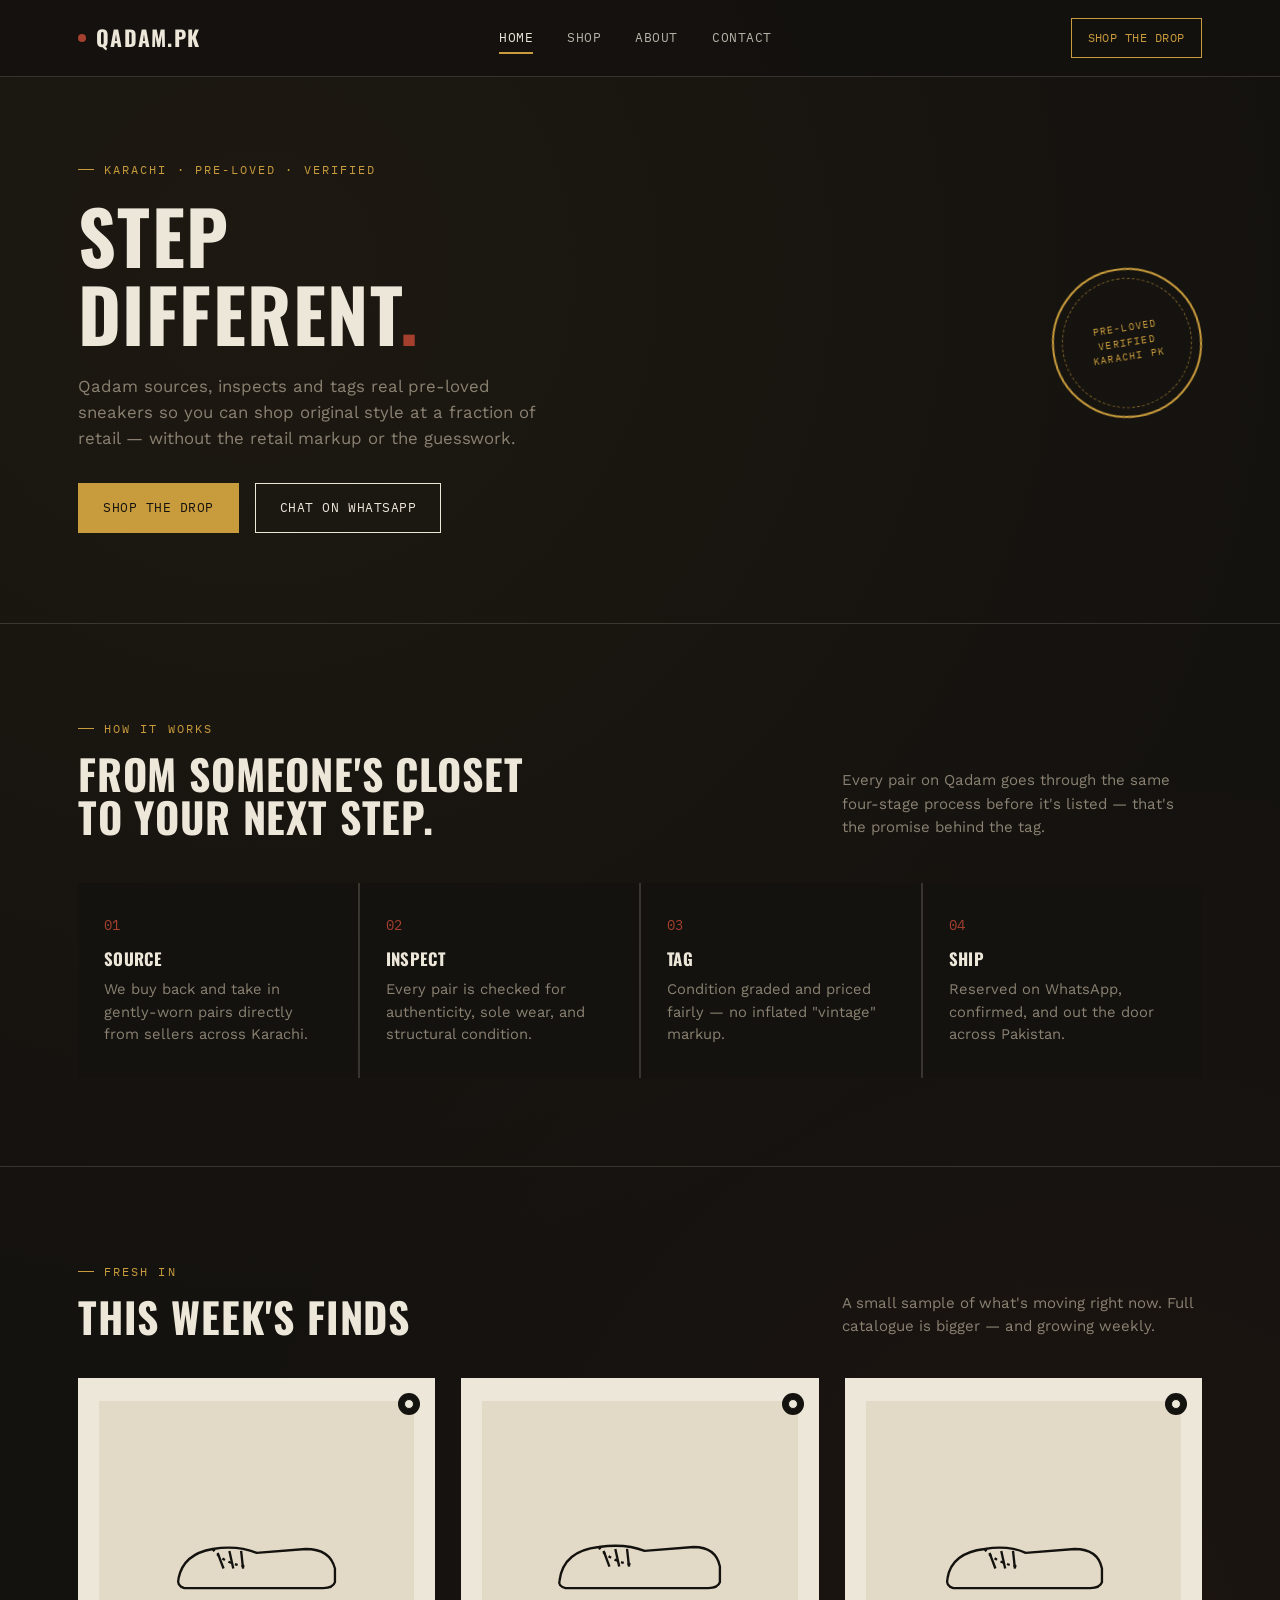
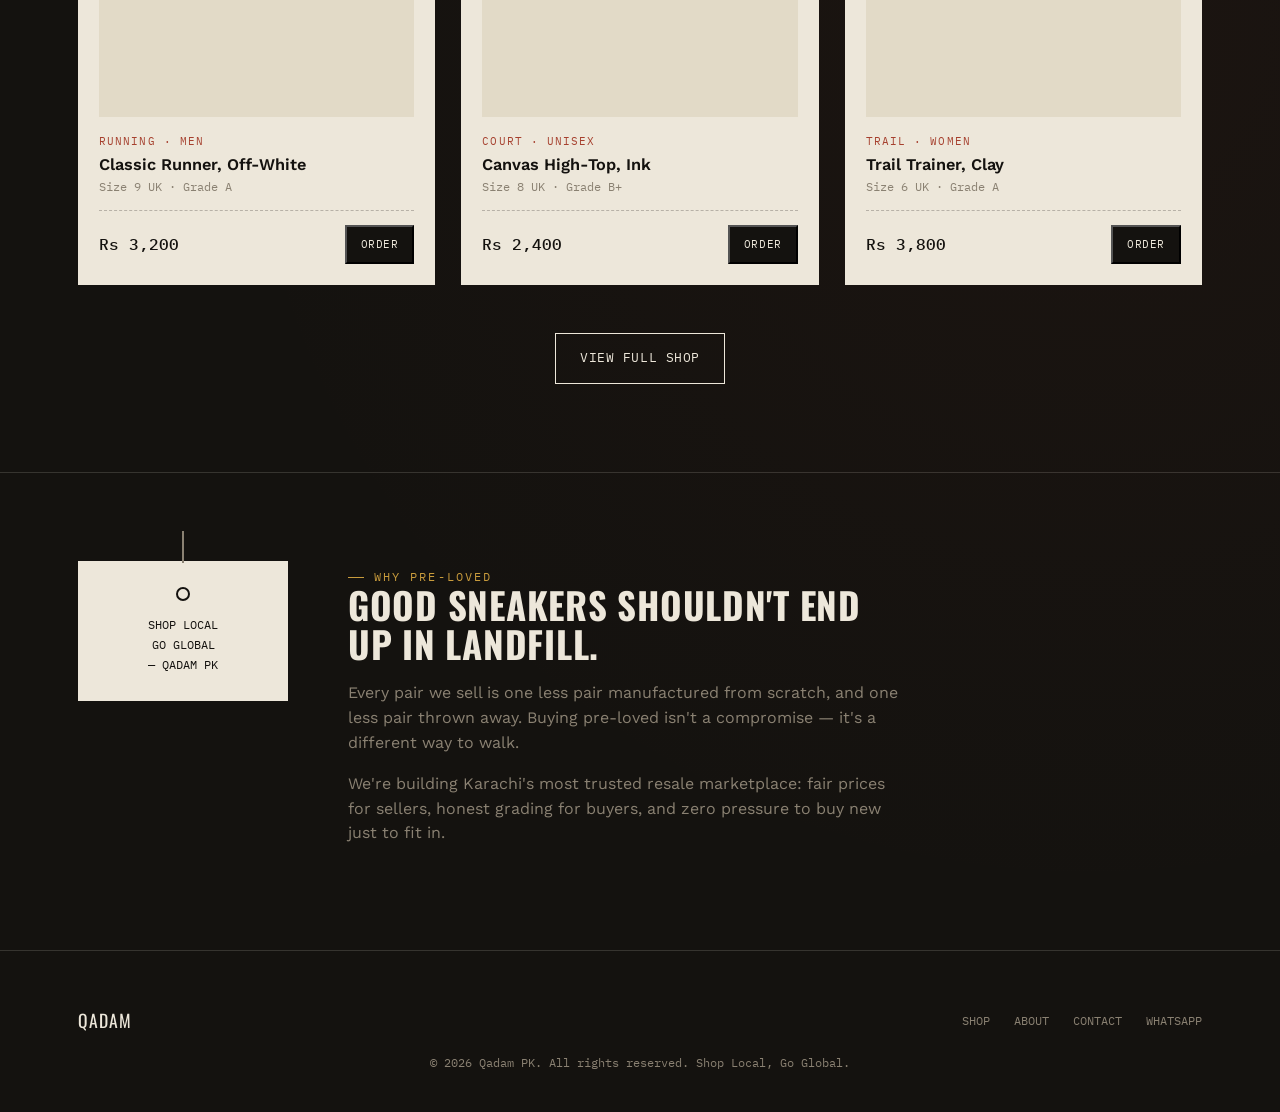
==== commit b4e87256: "Update index.html" ====
--- a/index.html
+++ b/index.html
@@ -12,7 +12,7 @@
 
 <nav class="site-nav">
   <div class="wrap">
-    <a href="index.html" class="logo"><span class="dot"></span>QADAM</a>
+    <a href="index.html" class="logo"><span class="dot"></span>QADAM.PK</a>
     <ul class="nav-links">
       <li><a href="index.html" class="active">Home</a></li>
       <li><a href="shop.html">Shop</a></li>
@@ -186,9 +186,9 @@
 <script type="module">
   import { LiquidChrome } from './liquid-chrome.js';
   new LiquidChrome(document.getElementById('liquid-bg'), {
-    baseColor: [0.043, 0.043, 0.047],
-    speed: 1,
-    amplitude: 0.6,
+    baseColor: [0.08,0.08,0.09],
+    speed: 0.4,
+    amplitude: 0.5,
     interactive: true
   });
 </script>
--- a/styles.css
+++ b/styles.css
@@ -466,3 +466,10 @@
 }
 .form-group textarea{ resize:vertical; min-height:120px; }
 .form-note{ font-family:var(--mono); font-size:0.74rem; color:var(--slate); margin-top:8px; }
+.hero {
+  position: relative;
+}
+.hero-copy {
+  position: relative;
+  z-index: 1;
+}
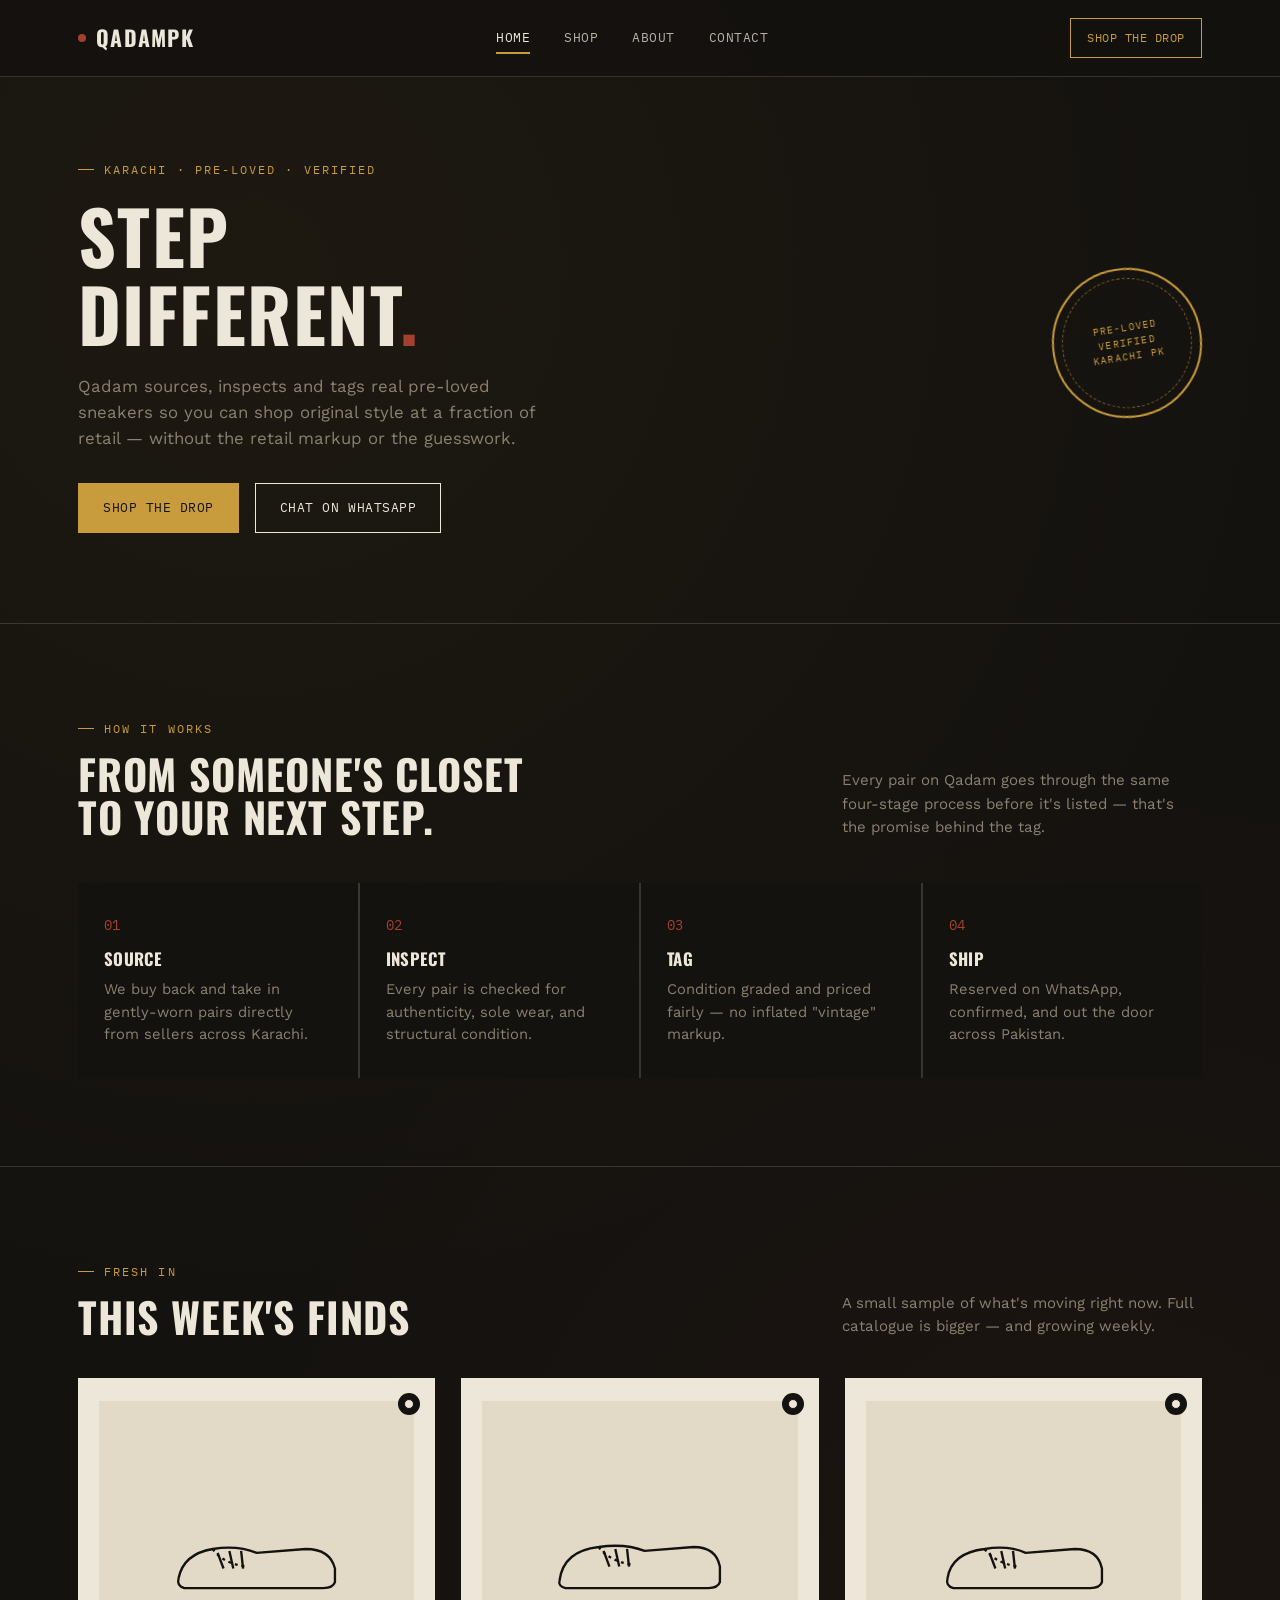
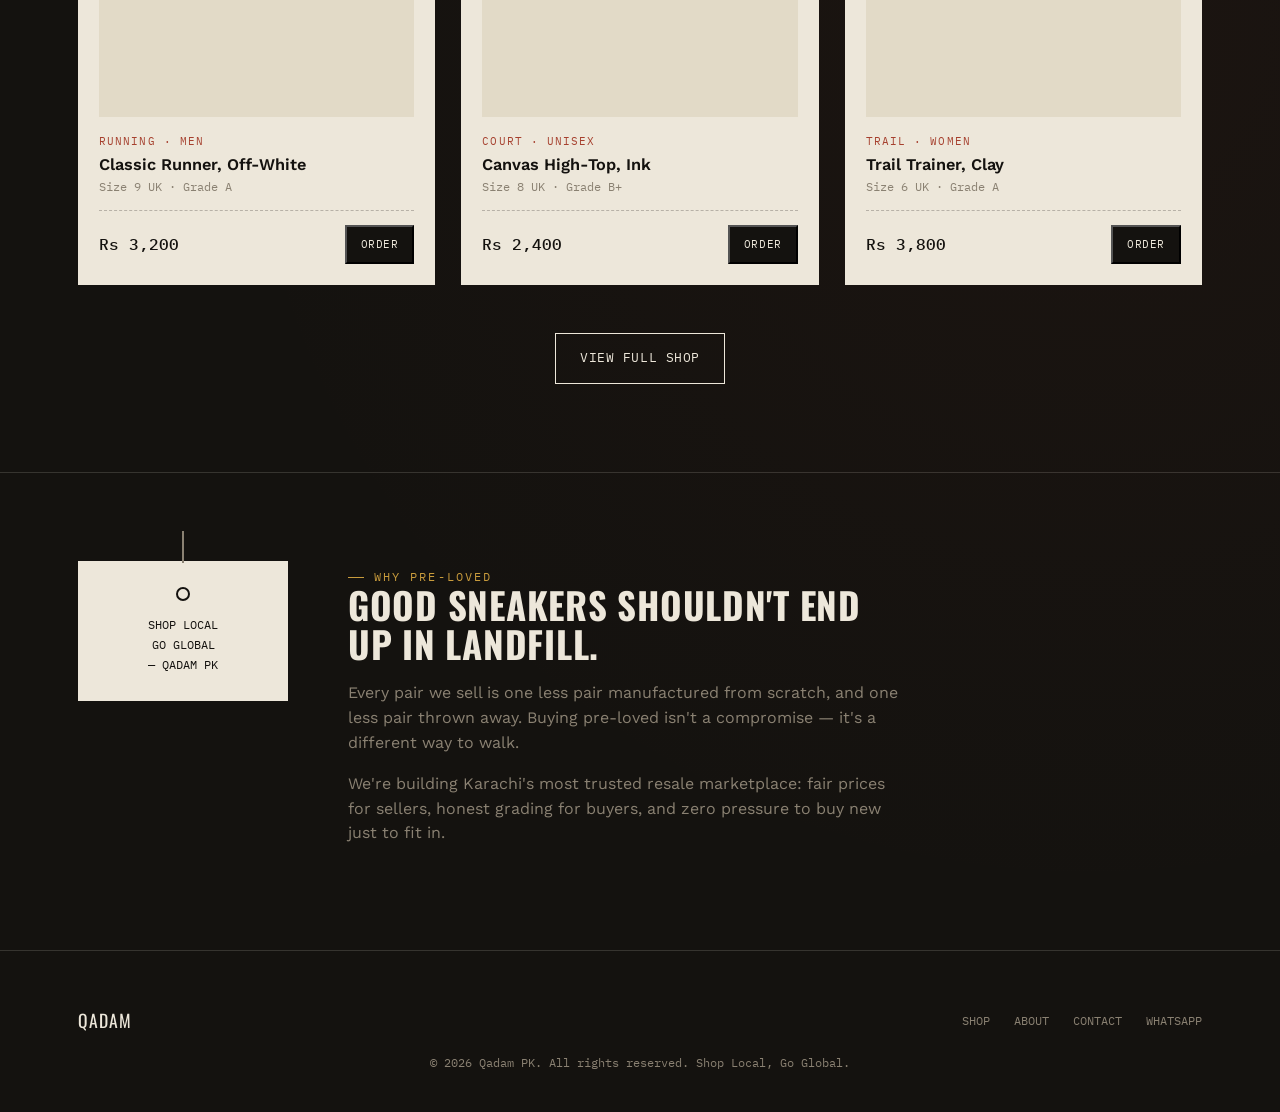
==== commit 8a5fb457: "Update index.html" ====
--- a/index.html
+++ b/index.html
@@ -12,7 +12,7 @@
 
 <nav class="site-nav">
   <div class="wrap">
-    <a href="index.html" class="logo"><span class="dot"></span>QADAM.PK</a>
+    <a href="index.html" class="logo"><span class="dot"></span>QADAMPK</a>
     <ul class="nav-links">
       <li><a href="index.html" class="active">Home</a></li>
       <li><a href="shop.html">Shop</a></li>
